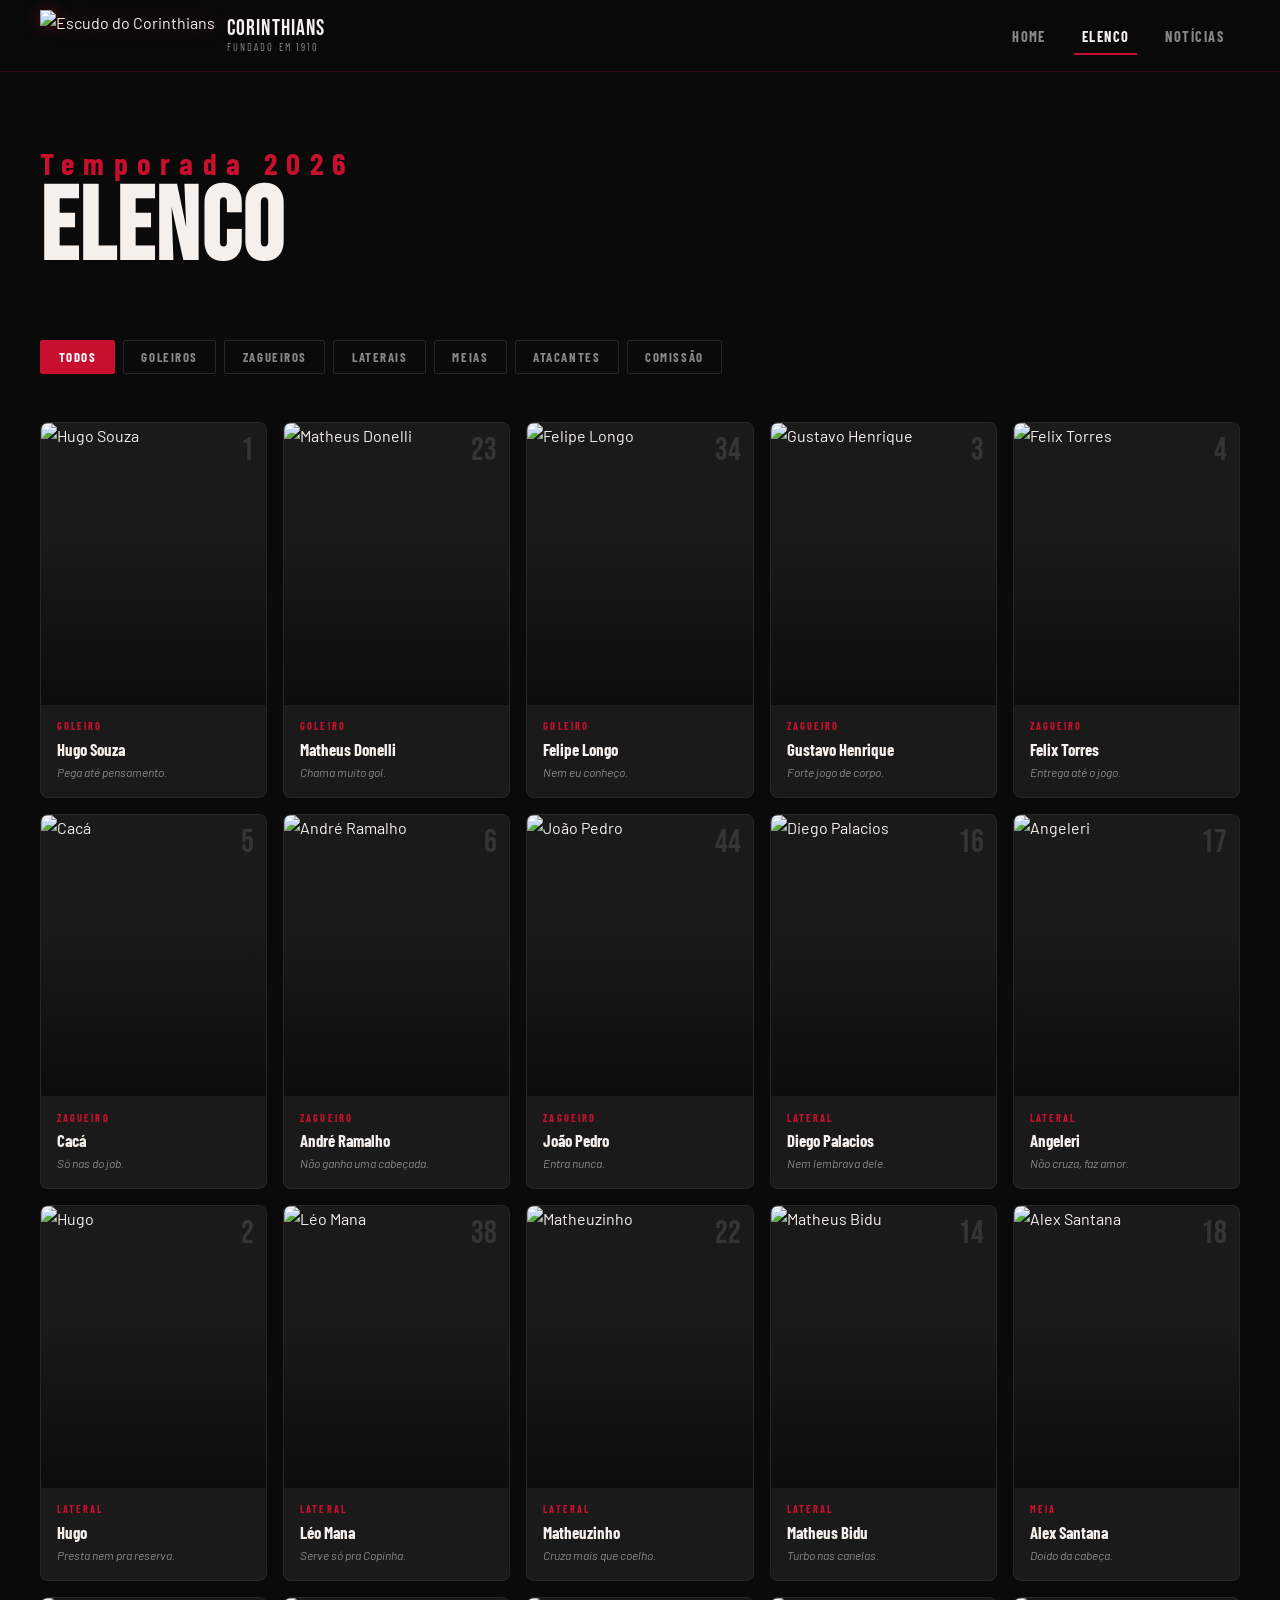
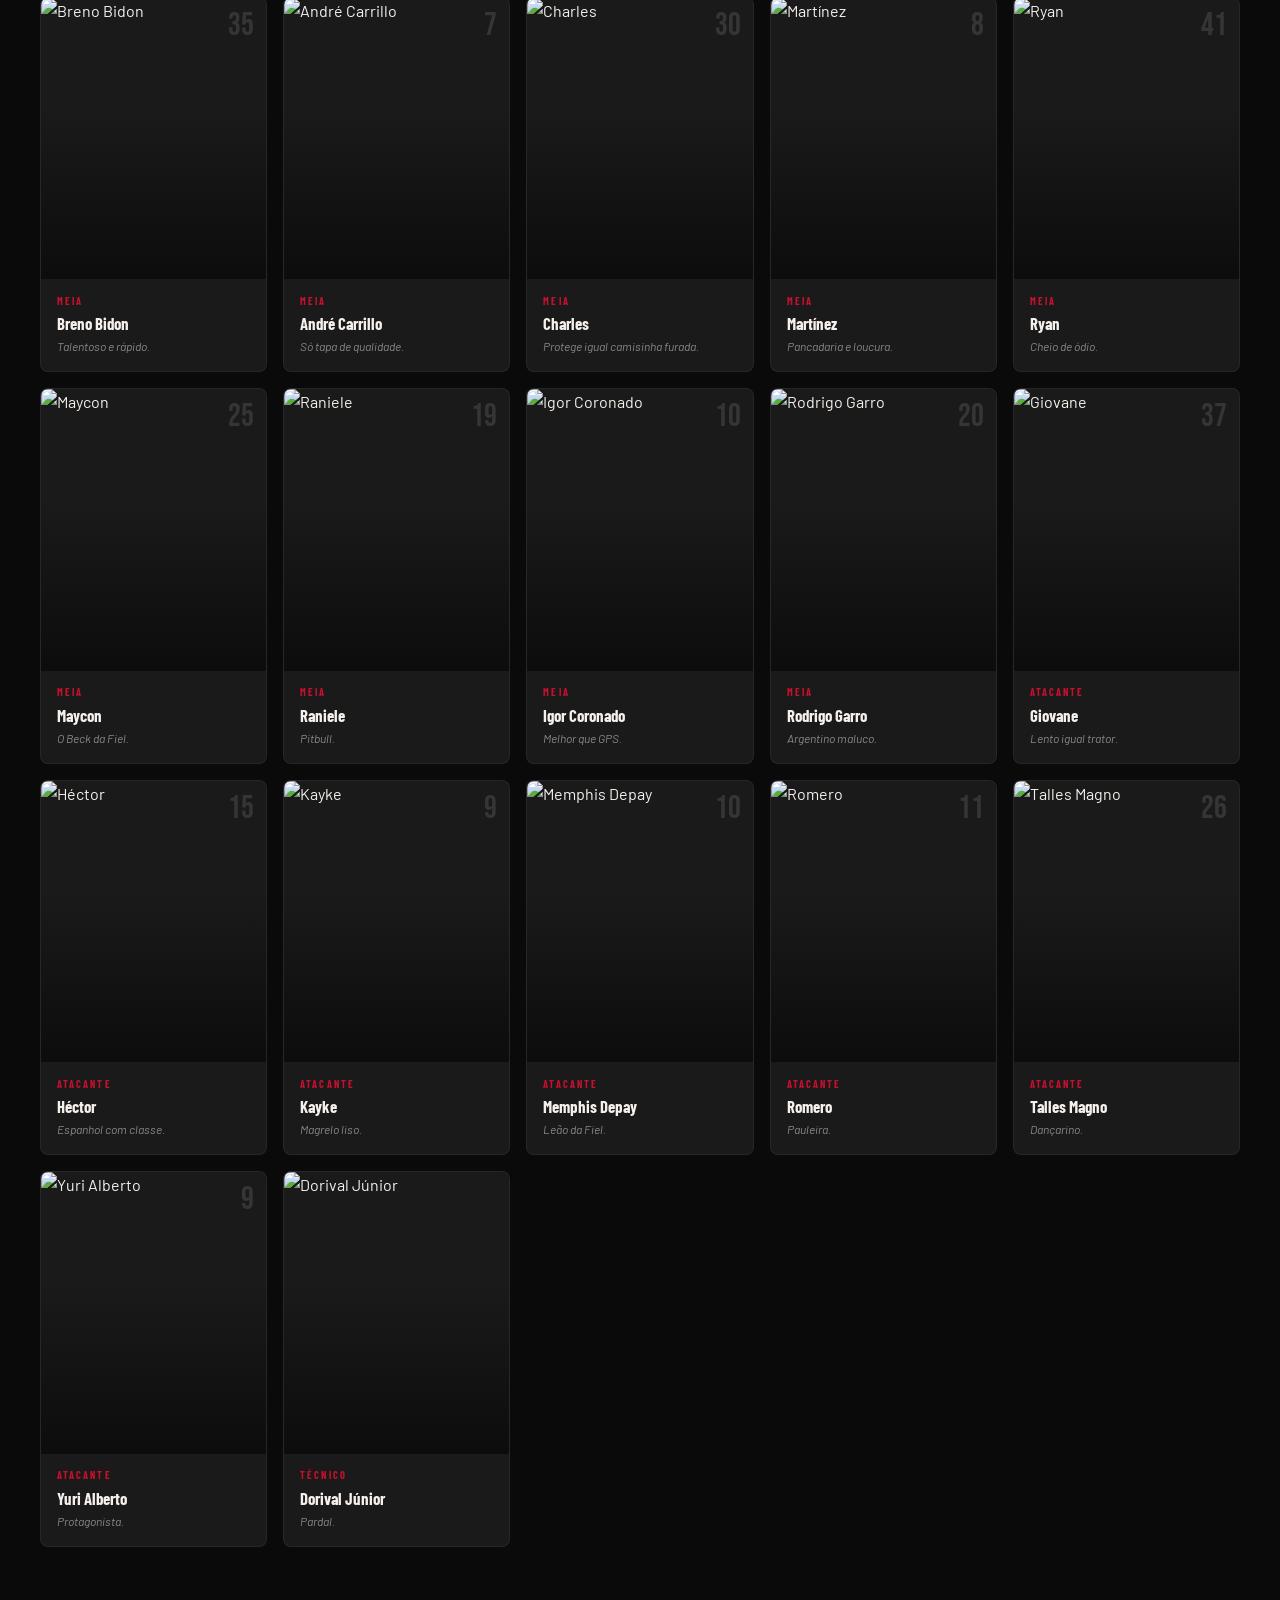
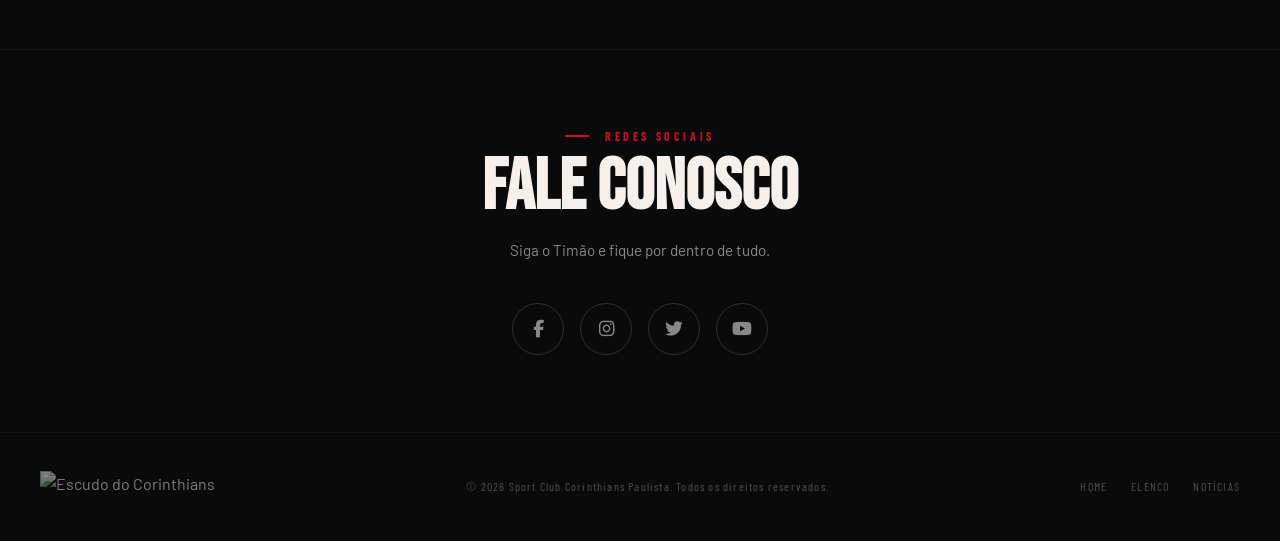
==== elenco.html @ 1049eb6f "Add files via upload" ====
<!DOCTYPE html>
<html lang="pt-BR">
<head>
  <meta charset="UTF-8">
  <meta name="viewport" content="width=device-width, initial-scale=1.0">
  <meta name="description" content="Elenco completo do Sport Club Corinthians Paulista — Temporada 2026.">
  <title>Elenco — Sport Club Corinthians Paulista</title>
  <link rel="stylesheet" href="style.css">
  <link rel="stylesheet" href="https://cdnjs.cloudflare.com/ajax/libs/font-awesome/6.5.0/css/all.min.css">
  <link rel="shortcut icon" href="https://cdn.meutimao.com.br/_upload/forumtopico/2024/08/27/87c4a43331f6d5246008b25f48f8f566.png" type="image/x-icon">
  <link rel="preconnect" href="https://fonts.googleapis.com">
  <link rel="preconnect" href="https://fonts.gstatic.com" crossorigin>
</head>
<body>

<header class="site-header" id="top">
  <div class="container header-container">
    <a href="index.html" class="logo-link" aria-label="Sport Club Corinthians Paulista — Início">
      <img src="https://hubfiel.com.br/wp-content/uploads/2025/02/logo-corinthians-180x180.png" alt="Escudo do Corinthians" class="logo">
      <div class="logo-text">
        <span class="nome">Corinthians</span>
        <span class="fundacao">Fundado em 1910</span>
      </div>
    </a>
    <button class="menu-toggle" aria-label="Abrir menu" aria-expanded="false" aria-controls="main-nav">
      <span></span><span></span><span></span>
    </button>
    <nav class="navbar" id="main-nav" role="navigation" aria-label="Navegação principal">
      <ul class="nav-links">
        <li><a href="index.html">Home</a></li>
        <li><a href="elenco.html" class="active">Elenco</a></li>
        <li><a href="noticias.html">Notícias</a></li>
      </ul>
    </nav>
  </div>
</header>

<div class="overlay" id="overlay" aria-hidden="true"></div>

<main style="padding-top: calc(var(--header-h) + clamp(3rem,6vw,5rem)); padding-bottom: clamp(4rem,8vw,7rem); background: var(--preto);" aria-labelledby="titulo-elenco">
  <div class="container">

    <h1 class="page-title" id="titulo-elenco">
      <span>Temporada 2026</span>
      Elenco
    </h1>

    <div class="elenco-filtros" role="group" aria-label="Filtrar por posição">
      <button class="filtro-btn active" data-filtro="todos">Todos</button>
      <button class="filtro-btn" data-filtro="Goleiro">Goleiros</button>
      <button class="filtro-btn" data-filtro="Zagueiro">Zagueiros</button>
      <button class="filtro-btn" data-filtro="Lateral">Laterais</button>
      <button class="filtro-btn" data-filtro="Meia">Meias</button>
      <button class="filtro-btn" data-filtro="Atacante">Atacantes</button>
      <button class="filtro-btn" data-filtro="Técnico">Comissão</button>
    </div>

    <div class="players-grid" id="players-grid">

      <!-- GOLEIROS -->
      <article class="player-card" data-posicao="Goleiro">
        <div class="player-photo-wrapper">
          <img src="https://www.meutimao.com.br/fotos-do-corinthians/w941/2025/02/09/hugo_souza_vibrando_contra_o_sao_bernardo_f3tm.jpg" alt="Hugo Souza" class="player-photo" loading="lazy">
          <div class="player-photo-overlay"></div>
          <span class="player-numero">1</span>
        </div>
        <div class="player-info">
          <p class="player-position">Goleiro</p>
          <h2 class="player-name">Hugo Souza</h2>
          <p class="player-description">Pega até pensamento.</p>
        </div>
      </article>

      <article class="player-card" data-posicao="Goleiro">
        <div class="player-photo-wrapper">
          <img src="https://cdn.meutimao.com.br/_upload/jogador/matheus-planelles-donelli-no-corinthians_y_corinthians.jpg" alt="Matheus Donelli" class="player-photo" loading="lazy">
          <div class="player-photo-overlay"></div>
          <span class="player-numero">23</span>
        </div>
        <div class="player-info">
          <p class="player-position">Goleiro</p>
          <h2 class="player-name">Matheus Donelli</h2>
          <p class="player-description">Chama muito gol.</p>
        </div>
      </article>

      <article class="player-card" data-posicao="Goleiro">
        <div class="player-photo-wrapper">
          <img src="https://jogada10.com.br/wp-content/uploads/2025/09/agenciacorinthians-foto-238162_Easy-Resize.com_.jpg" alt="Felipe Longo" class="player-photo" loading="lazy">
          <div class="player-photo-overlay"></div>
          <span class="player-numero">34</span>
        </div>
        <div class="player-info">
          <p class="player-position">Goleiro</p>
          <h2 class="player-name">Felipe Longo</h2>
          <p class="player-description">Nem eu conheço.</p>
        </div>
      </article>

      <!-- ZAGUEIROS -->
      <article class="player-card" data-posicao="Zagueiro">
        <div class="player-photo-wrapper">
          <img src="https://cdn.meutimao.com.br/_upload/noticia/2025/03/02/gustavo-henrique-supera-lesao-e-estreia-pelo-em.jpg" alt="Gustavo Henrique" class="player-photo" loading="lazy">
          <div class="player-photo-overlay"></div>
          <span class="player-numero">3</span>
        </div>
        <div class="player-info">
          <p class="player-position">Zagueiro</p>
          <h2 class="player-name">Gustavo Henrique</h2>
          <p class="player-description">Forte jogo de corpo.</p>
        </div>
      </article>

      <article class="player-card" data-posicao="Zagueiro">
        <div class="player-photo-wrapper">
          <img src="https://cdn.meutimao.com.br/fotos-do-corinthians/w614/2025/03/02/felix_torres_em_campo_pelo_estadual_tijj.jpg" alt="Felix Torres" class="player-photo" loading="lazy">
          <div class="player-photo-overlay"></div>
          <span class="player-numero">4</span>
        </div>
        <div class="player-info">
          <p class="player-position">Zagueiro</p>
          <h2 class="player-name">Felix Torres</h2>
          <p class="player-description">Entrega até o jogo.</p>
        </div>
      </article>

      <article class="player-card" data-posicao="Zagueiro">
        <div class="player-photo-wrapper">
          <img src="https://static.gazetaesportiva.com/uploads/2025/01/agenciacorinthians-foto-232317-1.webp" alt="Cacá" class="player-photo" loading="lazy">
          <div class="player-photo-overlay"></div>
          <span class="player-numero">5</span>
        </div>
        <div class="player-info">
          <p class="player-position">Zagueiro</p>
          <h2 class="player-name">Cacá</h2>
          <p class="player-description">Só nas do job.</p>
        </div>
      </article>

      <article class="player-card" data-posicao="Zagueiro">
        <div class="player-photo-wrapper">
          <img src="https://lncimg.lance.com.br/cdn-cgi/image/width=1920,quality=75,fit=pad,format=webp/uploads/2024/09/Andre-Ranalho-Corinthians-3x1-Juventude-Copa-do-Brasil-2024-scaled-aspect-ratio-512-320.jpg" alt="André Ramalho" class="player-photo" loading="lazy">
          <div class="player-photo-overlay"></div>
          <span class="player-numero">6</span>
        </div>
        <div class="player-info">
          <p class="player-position">Zagueiro</p>
          <h2 class="player-name">André Ramalho</h2>
          <p class="player-description">Não ganha uma cabeçada.</p>
        </div>
      </article>

      <article class="player-card" data-posicao="Zagueiro">
        <div class="player-photo-wrapper">
          <img src="https://cdn.meutimao.com.br/_upload/jogador/joao-pedro-de-sousa-rodrigues-no-corinthians_c_corinthians.jpg" alt="João Pedro" class="player-photo" loading="lazy">
          <div class="player-photo-overlay"></div>
          <span class="player-numero">44</span>
        </div>
        <div class="player-info">
          <p class="player-position">Zagueiro</p>
          <h2 class="player-name">João Pedro</h2>
          <p class="player-description">Entra nunca.</p>
        </div>
      </article>

      <!-- LATERAIS -->
      <article class="player-card" data-posicao="Lateral">
        <div class="player-photo-wrapper">
          <img src="https://www.meutimao.com.br/fotos-do-corinthians/w941/2025/02/02/diego_palacios_em_campo_no_confronto_entre_zsr3.jpg" alt="Diego Palacios" class="player-photo" loading="lazy">
          <div class="player-photo-overlay"></div>
          <span class="player-numero">16</span>
        </div>
        <div class="player-info">
          <p class="player-position">Lateral</p>
          <h2 class="player-name">Diego Palacios</h2>
          <p class="player-description">Nem lembrava dele.</p>
        </div>
      </article>

      <article class="player-card" data-posicao="Lateral">
        <div class="player-photo-wrapper">
          <img src="https://cdn.meutimao.com.br/fotos-do-corinthians/w941/2025/03/02/fabrizio_angileri_em_acao_em_jogo_do_corinthians_tm16.jpg" alt="Angeleri" class="player-photo" loading="lazy">
          <div class="player-photo-overlay"></div>
          <span class="player-numero">17</span>
        </div>
        <div class="player-info">
          <p class="player-position">Lateral</p>
          <h2 class="player-name">Angeleri</h2>
          <p class="player-description">Não cruza, faz amor.</p>
        </div>
      </article>

      <article class="player-card" data-posicao="Lateral">
        <div class="player-photo-wrapper">
          <img src="https://cdn.meutimao.com.br/_upload/noticia/2024/10/17/hugo-se-torna-desfalque-no-corinthians-e-qk.jpg" alt="Hugo" class="player-photo" loading="lazy">
          <div class="player-photo-overlay"></div>
          <span class="player-numero">2</span>
        </div>
        <div class="player-info">
          <p class="player-position">Lateral</p>
          <h2 class="player-name">Hugo</h2>
          <p class="player-description">Presta nem pra reserva.</p>
        </div>
      </article>

      <article class="player-card" data-posicao="Lateral">
        <div class="player-photo-wrapper">
          <img src="https://cdn.meutimao.com.br/_upload/jogador/leonardo-mana-hernandes-no-corinthians_m_corinthians.jpg" alt="Léo Mana" class="player-photo" loading="lazy">
          <div class="player-photo-overlay"></div>
          <span class="player-numero">38</span>
        </div>
        <div class="player-info">
          <p class="player-position">Lateral</p>
          <h2 class="player-name">Léo Mana</h2>
          <p class="player-description">Serve só pra Copinha.</p>
        </div>
      </article>

      <article class="player-card" data-posicao="Lateral">
        <div class="player-photo-wrapper">
          <img src="https://www.meutimao.com.br/fotos-do-corinthians/w941/2025/05/03/matheuzinho_diante_do_internacional_ccga.jpg" alt="Matheuzinho" class="player-photo" loading="lazy">
          <div class="player-photo-overlay"></div>
          <span class="player-numero">22</span>
        </div>
        <div class="player-info">
          <p class="player-position">Lateral</p>
          <h2 class="player-name">Matheuzinho</h2>
          <p class="player-description">Cruza mais que coelho.</p>
        </div>
      </article>

      <article class="player-card" data-posicao="Lateral">
        <div class="player-photo-wrapper">
          <img src="https://cdn.meutimao.com.br/_upload/noticia/2025/05/15/matheus-bidu-marcou-o-gol-da-vitoria-do-67.jpg" alt="Matheus Bidu" class="player-photo" loading="lazy">
          <div class="player-photo-overlay"></div>
          <span class="player-numero">14</span>
        </div>
        <div class="player-info">
          <p class="player-position">Lateral</p>
          <h2 class="player-name">Matheus Bidu</h2>
          <p class="player-description">Turbo nas canelas.</p>
        </div>
      </article>

      <!-- MEIAS -->
      <article class="player-card" data-posicao="Meia">
        <div class="player-photo-wrapper">
          <img src="https://jpimg.com.br/uploads/2024/08/fta20240804289-675x450.jpg" alt="Alex Santana" class="player-photo" loading="lazy">
          <div class="player-photo-overlay"></div>
          <span class="player-numero">18</span>
        </div>
        <div class="player-info">
          <p class="player-position">Meia</p>
          <h2 class="player-name">Alex Santana</h2>
          <p class="player-description">Doido da cabeça.</p>
        </div>
      </article>

      <article class="player-card" data-posicao="Meia">
        <div class="player-photo-wrapper">
          <img src="https://lncimg.lance.com.br/uploads/2025/01/Breno-Bidon-Corinthians-aspect-ratio-512-320.jpg" alt="Breno Bidon" class="player-photo" loading="lazy">
          <div class="player-photo-overlay"></div>
          <span class="player-numero">35</span>
        </div>
        <div class="player-info">
          <p class="player-position">Meia</p>
          <h2 class="player-name">Breno Bidon</h2>
          <p class="player-description">Talentoso e rápido.</p>
        </div>
      </article>

      <article class="player-card" data-posicao="Meia">
        <div class="player-photo-wrapper">
          <img src="https://ds-images.bolavip.com/news/image?src=https%3A%2F%2Fimages.bolavip.com%2Fjpg%2Fbr%2Ffull%2FBBR_20250305_BBR_1168855_GettyImages-2186681605-scaled-e1741177113584.jpg&width=1200&height=740" alt="André Carrillo" class="player-photo" loading="lazy">
          <div class="player-photo-overlay"></div>
          <span class="player-numero">7</span>
        </div>
        <div class="player-info">
          <p class="player-position">Meia</p>
          <h2 class="player-name">André Carrillo</h2>
          <p class="player-description">Só tapa de qualidade.</p>
        </div>
      </article>

      <article class="player-card" data-posicao="Meia">
        <div class="player-photo-wrapper">
          <img src="https://lncimg.lance.com.br/uploads/2024/07/image_Easy-Resize.com-1-aspect-ratio-512-320.jpg" alt="Charles" class="player-photo" loading="lazy">
          <div class="player-photo-overlay"></div>
          <span class="player-numero">30</span>
        </div>
        <div class="player-info">
          <p class="player-position">Meia</p>
          <h2 class="player-name">Charles</h2>
          <p class="player-description">Protege igual camisinha furada.</p>
        </div>
      </article>

      <article class="player-card" data-posicao="Meia">
        <div class="player-photo-wrapper">
          <img src="https://www.meutimao.com.br/fotos-do-corinthians/w941/2025/03/02/jose_martinez_em_campo_pelo_estadual_lkqs.jpg" alt="Martínez" class="player-photo" loading="lazy">
          <div class="player-photo-overlay"></div>
          <span class="player-numero">8</span>
        </div>
        <div class="player-info">
          <p class="player-position">Meia</p>
          <h2 class="player-name">Martínez</h2>
          <p class="player-description">Pancadaria e loucura.</p>
        </div>
      </article>

      <article class="player-card" data-posicao="Meia">
        <div class="player-photo-wrapper">
          <img src="https://cdn.meutimao.com.br/_upload/jogador/ryan-gustavo-de-lima-no-corinthians_n_corinthians.jpg" alt="Ryan" class="player-photo" loading="lazy">
          <div class="player-photo-overlay"></div>
          <span class="player-numero">41</span>
        </div>
        <div class="player-info">
          <p class="player-position">Meia</p>
          <h2 class="player-name">Ryan</h2>
          <p class="player-description">Cheio de ódio.</p>
        </div>
      </article>

      <article class="player-card" data-posicao="Meia">
        <div class="player-photo-wrapper">
          <img src="https://encrypted-tbn0.gstatic.com/images?q=tbn:ANd9GcSibXe25aCDmsA2EQp5tQsuAKCjBXOQ95eSPLqzckoupADTQfiBKwUz8OXMY9uj3_0-njU&usqp=CAU" alt="Maycon" class="player-photo" loading="lazy">
          <div class="player-photo-overlay"></div>
          <span class="player-numero">25</span>
        </div>
        <div class="player-info">
          <p class="player-position">Meia</p>
          <h2 class="player-name">Maycon</h2>
          <p class="player-description">O Beck da Fiel.</p>
        </div>
      </article>

      <article class="player-card" data-posicao="Meia">
        <div class="player-photo-wrapper">
          <img src="https://tntsports.com.br/__export/1714871884180/sites/esporteinterativo/img/2024/05/04/20240504-221758_2040521_2871.jpg" alt="Raniele" class="player-photo" loading="lazy">
          <div class="player-photo-overlay"></div>
          <span class="player-numero">19</span>
        </div>
        <div class="player-info">
          <p class="player-position">Meia</p>
          <h2 class="player-name">Raniele</h2>
          <p class="player-description">Pitbull.</p>
        </div>
      </article>

      <article class="player-card" data-posicao="Meia">
        <div class="player-photo-wrapper">
          <img src="https://www.meutimao.com.br/fotos-do-corinthians/w941/2024/05/28/igor_coronado_vibra_com_primeiro_gol_pelo_p1je.jpg" alt="Igor Coronado" class="player-photo" loading="lazy">
          <div class="player-photo-overlay"></div>
          <span class="player-numero">10</span>
        </div>
        <div class="player-info">
          <p class="player-position">Meia</p>
          <h2 class="player-name">Igor Coronado</h2>
          <p class="player-description">Melhor que GPS.</p>
        </div>
      </article>

      <article class="player-card" data-posicao="Meia">
        <div class="player-photo-wrapper">
          <img src="https://lncimg.lance.com.br/cdn-cgi/image/width=950,quality=75,fit=pad,format=webp/uploads/2025/04/AGIF25030920330111-1-scaled-aspect-ratio-512-320.jpg" alt="Rodrigo Garro" class="player-photo" loading="lazy">
          <div class="player-photo-overlay"></div>
          <span class="player-numero">20</span>
        </div>
        <div class="player-info">
          <p class="player-position">Meia</p>
          <h2 class="player-name">Rodrigo Garro</h2>
          <p class="player-description">Argentino maluco.</p>
        </div>
      </article>

      <!-- ATACANTES -->
      <article class="player-card" data-posicao="Atacante">
        <div class="player-photo-wrapper">
          <img src="https://jpimg.com.br/uploads/2024/07/agenciacorinthians-foto-225441.png" alt="Giovane" class="player-photo" loading="lazy">
          <div class="player-photo-overlay"></div>
          <span class="player-numero">37</span>
        </div>
        <div class="player-info">
          <p class="player-position">Atacante</p>
          <h2 class="player-name">Giovane</h2>
          <p class="player-description">Lento igual trator.</p>
        </div>
      </article>

      <article class="player-card" data-posicao="Atacante">
        <div class="player-photo-wrapper">
          <img src="https://cdn.meutimao.com.br/_upload/noticia/2025/03/30/hector-hernandez-marcou-o-gol-do-empate-do-ou.jpg" alt="Héctor" class="player-photo" loading="lazy">
          <div class="player-photo-overlay"></div>
          <span class="player-numero">15</span>
        </div>
        <div class="player-info">
          <p class="player-position">Atacante</p>
          <h2 class="player-name">Héctor</h2>
          <p class="player-description">Espanhol com classe.</p>
        </div>
      </article>

      <article class="player-card" data-posicao="Atacante">
        <div class="player-photo-wrapper">
          <img src="https://s2-ge.glbimg.com/0u9d2alellb63mL-mqVunO8yBow=/0x0:3182x2031/984x0/smart/filters:strip_icc()/i.s3.glbimg.com/v1/AUTH_bc8228b6673f488aa253bbcb03c80ec5/internal_photos/bs/2024/k/H/Wkk4BCSqqPCN9WfAAXyw/rib9548-1-.jpg" alt="Kayke" class="player-photo" loading="lazy">
          <div class="player-photo-overlay"></div>
          <span class="player-numero">9</span>
        </div>
        <div class="player-info">
          <p class="player-position">Atacante</p>
          <h2 class="player-name">Kayke</h2>
          <p class="player-description">Magrelo liso.</p>
        </div>
      </article>

      <article class="player-card" data-posicao="Atacante">
        <div class="player-photo-wrapper">
          <img src="https://cdn.meutimao.com.br/fotos-do-corinthians/w614/2025/05/06/memphis_depay_comemorando_gol_contra_o_america_jmqn.jpg" alt="Memphis Depay" class="player-photo" loading="lazy">
          <div class="player-photo-overlay"></div>
          <span class="player-numero">10</span>
        </div>
        <div class="player-info">
          <p class="player-position">Atacante</p>
          <h2 class="player-name">Memphis Depay</h2>
          <p class="player-description">Leão da Fiel.</p>
        </div>
      </article>

      <article class="player-card" data-posicao="Atacante">
        <div class="player-photo-wrapper">
          <img src="https://lncimg.lance.com.br/cdn-cgi/image/width=950,quality=75,fit=pad,format=webp/uploads/2025/04/AGIF25041221081059-scaled-aspect-ratio-512-320.jpg" alt="Romero" class="player-photo" loading="lazy">
          <div class="player-photo-overlay"></div>
          <span class="player-numero">11</span>
        </div>
        <div class="player-info">
          <p class="player-position">Atacante</p>
          <h2 class="player-name">Romero</h2>
          <p class="player-description">Pauleira.</p>
        </div>
      </article>

      <article class="player-card" data-posicao="Atacante">
        <div class="player-photo-wrapper">
          <img src="https://cdn.meutimao.com.br/fotos-do-corinthians/w614/2024/09/01/talles_magno_faz_sua_tradicional_comemoracao_de_bect.jpg" alt="Talles Magno" class="player-photo" loading="lazy">
          <div class="player-photo-overlay"></div>
          <span class="player-numero">26</span>
        </div>
        <div class="player-info">
          <p class="player-position">Atacante</p>
          <h2 class="player-name">Talles Magno</h2>
          <p class="player-description">Dançarino.</p>
        </div>
      </article>

      <article class="player-card" data-posicao="Atacante">
        <div class="player-photo-wrapper">
          <img src="https://s2-ge.glbimg.com/wKQ4-0z7XtAkPaydusQl7V14zVs=/0x0:3408x2268/984x0/smart/filters:strip_icc()/i.s3.glbimg.com/v1/AUTH_bc8228b6673f488aa253bbcb03c80ec5/internal_photos/bs/2025/d/o/Ko9birSVqkJGDTxUCEMg/rib7943.jpg" alt="Yuri Alberto" class="player-photo" loading="lazy">
          <div class="player-photo-overlay"></div>
          <span class="player-numero">9</span>
        </div>
        <div class="player-info">
          <p class="player-position">Atacante</p>
          <h2 class="player-name">Yuri Alberto</h2>
          <p class="player-description">Protagonista.</p>
        </div>
      </article>

      <!-- COMISSÃO TÉCNICA -->
      <article class="player-card" data-posicao="Técnico">
        <div class="player-photo-wrapper">
          <img src="https://encrypted-tbn0.gstatic.com/images?q=tbn:ANd9GcQfr0tVp5XP0jyLUnFOjTsvftfPl8VD2KQuOtAkPf8xQXnnluPNZ9DLDTje2F5zudGUl5w&usqp=CAU" alt="Dorival Júnior" class="player-photo" loading="lazy">
          <div class="player-photo-overlay"></div>
        </div>
        <div class="player-info">
          <p class="player-position">Técnico</p>
          <h2 class="player-name">Dorival Júnior</h2>
          <p class="player-description">Pardal.</p>
        </div>
      </article>

    </div><!-- /players-grid -->
  </div>
</main>

<section class="section-contato" id="contato" aria-labelledby="titulo-contato">
  <div class="container">
    <div class="contato-inner">
      <p class="section-label" style="justify-content:center; margin-bottom:0.5rem;">
        <span style="width:24px;height:2px;background:var(--vermelho);display:inline-block;margin-right:0.5rem;"></span>
        Redes Sociais
      </p>
      <h2 class="contato-title" id="titulo-contato">Fale Conosco</h2>
      <p class="contato-desc">Siga o Timão e fique por dentro de tudo.</p>
      <div class="social-icons">
        <a href="https://www.facebook.com/corinthians/?locale=pt_BR" target="_blank" rel="noopener noreferrer" aria-label="Facebook"><i class="fab fa-facebook-f"></i></a>
        <a href="https://www.instagram.com/corinthians/" target="_blank" rel="noopener noreferrer" aria-label="Instagram"><i class="fab fa-instagram"></i></a>
        <a href="https://x.com/corinthians" target="_blank" rel="noopener noreferrer" aria-label="X (Twitter)"><i class="fab fa-twitter"></i></a>
        <a href="https://www.youtube.com/corinthians" target="_blank" rel="noopener noreferrer" aria-label="YouTube"><i class="fab fa-youtube"></i></a>
      </div>
    </div>
  </div>
</section>

<footer>
  <div class="container">
    <div class="footer-inner">
      <a href="index.html" class="footer-logo" aria-label="Início">
        <img src="https://hubfiel.com.br/wp-content/uploads/2025/02/logo-corinthians-180x180.png" alt="Escudo do Corinthians">
      </a>
      <p class="footer-copy">&copy; 2026 Sport Club Corinthians Paulista. Todos os direitos reservados.</p>
      <nav class="footer-links" aria-label="Links do rodapé">
        <a href="index.html">Home</a>
        <a href="elenco.html">Elenco</a>
        <a href="noticias.html">Notícias</a>
      </nav>
    </div>
  </div>
</footer>

<a href="#top" class="back-to-top" aria-label="Voltar ao topo">
  <i class="fas fa-arrow-up" aria-hidden="true"></i>
</a>

<script src="script.js"></script>
</body>
</html>
---- style.css ----
/* ============================================
   SPORT CLUB CORINTHIANS PAULISTA
   Design System — Temporada 2026
   ============================================ */

@import url('https://fonts.googleapis.com/css2?family=Bebas+Neue&family=Barlow+Condensed:wght@400;600;700;900&family=Barlow:wght@300;400;500;600&display=swap');

/* ============================================
   VARIÁVEIS E RESET
   ============================================ */
:root {
  --preto:       #0a0a0a;
  --branco:      #f5f0eb;
  --vermelho:    #c8102e;
  --vermelho-vivo: #e8132f;
  --cinza-escuro: #1a1a1a;
  --cinza-medio: #2c2c2c;
  --cinza-claro: #888;
  --dourado:     #c9a96e;

  --fonte-display: 'Bebas Neue', sans-serif;
  --fonte-condensed: 'Barlow Condensed', sans-serif;
  --fonte-body:   'Barlow', sans-serif;

  --radius-sm: 4px;
  --radius-md: 8px;
  --radius-lg: 16px;

  --sombra-card: 0 4px 24px rgba(0,0,0,0.4);
  --sombra-hover: 0 12px 40px rgba(0,0,0,0.6);
  --transicao: all 0.3s cubic-bezier(0.4, 0, 0.2, 1);

  --header-h: 72px;
}

*, *::before, *::after {
  margin: 0;
  padding: 0;
  box-sizing: border-box;
}

html {
  scroll-behavior: smooth;
  font-size: 16px;
  -webkit-text-size-adjust: 100%;
}

body {
  font-family: var(--fonte-body);
  background-color: var(--preto);
  color: var(--branco);
  line-height: 1.6;
  overflow-x: hidden;
  min-height: 100vh;
}

img {
  display: block;
  max-width: 100%;
  height: auto;
}

a {
  text-decoration: none;
  color: inherit;
}

ul {
  list-style: none;
}

/* ============================================
   UTILITÁRIOS
   ============================================ */
.container {
  width: 100%;
  max-width: 1280px;
  margin: 0 auto;
  padding: 0 clamp(1rem, 4vw, 2.5rem);
}

.sr-only {
  position: absolute;
  width: 1px;
  height: 1px;
  padding: 0;
  margin: -1px;
  overflow: hidden;
  clip: rect(0,0,0,0);
  white-space: nowrap;
  border: 0;
}

/* ============================================
   HEADER / NAVEGAÇÃO
   ============================================ */
.site-header {
  position: fixed;
  top: 0;
  left: 0;
  width: 100%;
  z-index: 1000;
  height: var(--header-h);
  background: rgba(10,10,10,0.95);
  backdrop-filter: blur(12px);
  -webkit-backdrop-filter: blur(12px);
  border-bottom: 1px solid rgba(200,16,46,0.3);
  transition: var(--transicao);
}

.site-header.scrolled {
  background: rgba(10,10,10,0.99);
  border-bottom-color: var(--vermelho);
}

.header-container {
  display: flex;
  align-items: center;
  justify-content: space-between;
  height: 100%;
}

.logo-link {
  display: flex;
  align-items: center;
  gap: 0.75rem;
  flex-shrink: 0;
}

.logo {
  height: clamp(42px, 6vw, 52px);
  width: auto;
  transition: var(--transicao);
  filter: drop-shadow(0 0 8px rgba(200,16,46,0.4));
}

.logo-link:hover .logo {
  transform: scale(1.05);
  filter: drop-shadow(0 0 16px rgba(200,16,46,0.7));
}

.logo-text {
  display: flex;
  flex-direction: column;
  line-height: 1.1;
}

.logo-text .nome {
  font-family: var(--fonte-display);
  font-size: clamp(1rem, 2.5vw, 1.4rem);
  letter-spacing: 0.05em;
  color: var(--branco);
}

.logo-text .fundacao {
  font-family: var(--fonte-condensed);
  font-size: 0.65rem;
  letter-spacing: 0.2em;
  color: var(--cinza-claro);
  text-transform: uppercase;
}

/* Nav links */
.navbar {
  display: flex;
  align-items: center;
}

.nav-links {
  display: flex;
  align-items: center;
  gap: 0.25rem;
}

.nav-links li a {
  font-family: var(--fonte-condensed);
  font-weight: 700;
  font-size: 0.9rem;
  letter-spacing: 0.1em;
  text-transform: uppercase;
  color: var(--cinza-claro);
  padding: 0.5rem 1rem;
  border-radius: var(--radius-sm);
  transition: var(--transicao);
  position: relative;
}

.nav-links li a::after {
  content: '';
  position: absolute;
  bottom: -2px;
  left: 50%;
  transform: translateX(-50%) scaleX(0);
  width: 80%;
  height: 2px;
  background: var(--vermelho);
  transition: transform 0.3s ease;
}

.nav-links li a:hover,
.nav-links li a.active {
  color: var(--branco);
}

.nav-links li a:hover::after,
.nav-links li a.active::after {
  transform: translateX(-50%) scaleX(1);
}

/* Menu Hamburguer */
.menu-toggle {
  display: none;
  flex-direction: column;
  gap: 5px;
  background: none;
  border: none;
  cursor: pointer;
  padding: 0.5rem;
  z-index: 1002;
}

.menu-toggle span {
  display: block;
  width: 24px;
  height: 2px;
  background: var(--branco);
  transition: var(--transicao);
  transform-origin: center;
}

.menu-toggle.active span:nth-child(1) {
  transform: translateY(7px) rotate(45deg);
}
.menu-toggle.active span:nth-child(2) {
  opacity: 0;
  transform: scaleX(0);
}
.menu-toggle.active span:nth-child(3) {
  transform: translateY(-7px) rotate(-45deg);
}

/* Overlay */
.overlay {
  position: fixed;
  inset: 0;
  background: rgba(0,0,0,0.7);
  z-index: 998;
  opacity: 0;
  pointer-events: none;
  transition: opacity 0.3s ease;
  backdrop-filter: blur(4px);
}

.overlay.active {
  opacity: 1;
  pointer-events: all;
}

/* ============================================
   HERO SECTION
   ============================================ */
.hero {
  position: relative;
  min-height: 100svh;
  display: flex;
  align-items: center;
  overflow: hidden;
  padding-top: var(--header-h);
}

.hero-bg {
  position: absolute;
  inset: 0;
  background-image: url('https://static.corinthians.com.br/uploads/WG08Kyrn/16801835277e13dae5a5604bef7b1d48aa4b53b9d0.jpg');
  background-size: cover;
  background-position: center 20%;
  filter: brightness(0.25);
  transform: scale(1.05);
  animation: heroZoom 20s ease-in-out infinite alternate;
}

@keyframes heroZoom {
  from { transform: scale(1.05); }
  to   { transform: scale(1.12); }
}

.hero-overlay {
  position: absolute;
  inset: 0;
  background: linear-gradient(
    135deg,
    rgba(10,10,10,0.85) 0%,
    rgba(200,16,46,0.1) 50%,
    rgba(10,10,10,0.9) 100%
  );
}

.hero-noise {
  position: absolute;
  inset: 0;
  background-image: url("data:image/svg+xml,%3Csvg xmlns='http://www.w3.org/2000/svg' width='300' height='300'%3E%3Cfilter id='noise'%3E%3CfeTurbulence type='fractalNoise' baseFrequency='0.65' numOctaves='3' stitchTiles='stitch'/%3E%3C/filter%3E%3Crect width='300' height='300' filter='url(%23noise)' opacity='0.04'/%3E%3C/svg%3E");
  opacity: 0.3;
  pointer-events: none;
}

.hero-content {
  position: relative;
  z-index: 1;
  max-width: 900px;
  padding: 2rem 0;
}

.hero-badge {
  display: inline-flex;
  align-items: center;
  gap: 0.5rem;
  font-family: var(--fonte-condensed);
  font-size: 0.75rem;
  font-weight: 700;
  letter-spacing: 0.25em;
  text-transform: uppercase;
  color: var(--dourado);
  border: 1px solid rgba(201,169,110,0.4);
  padding: 0.35rem 0.9rem;
  border-radius: 2px;
  margin-bottom: 1.5rem;
  animation: fadeSlideUp 0.8s ease both;
}

.hero-badge::before {
  content: '';
  width: 6px;
  height: 6px;
  border-radius: 50%;
  background: var(--dourado);
  animation: pulse 2s infinite;
}

@keyframes pulse {
  0%, 100% { opacity: 1; }
  50%       { opacity: 0.3; }
}

.hero-title {
  font-family: var(--fonte-display);
  font-size: clamp(3.5rem, 10vw, 9rem);
  line-height: 0.9;
  letter-spacing: 0.02em;
  color: var(--branco);
  animation: fadeSlideUp 0.8s 0.1s ease both;
  text-shadow: 0 0 60px rgba(200,16,46,0.3);
}

.hero-title .destaque {
  color: var(--vermelho);
  display: block;
}

.hero-title .sub {
  font-size: 0.45em;
  letter-spacing: 0.15em;
  color: var(--cinza-claro);
  display: block;
  margin-top: 0.25em;
}

.hero-desc {
  font-family: var(--fonte-condensed);
  font-size: clamp(1rem, 2.5vw, 1.2rem);
  font-weight: 400;
  color: rgba(245,240,235,0.65);
  max-width: 520px;
  margin: 1.5rem 0 2.5rem;
  letter-spacing: 0.02em;
  animation: fadeSlideUp 0.8s 0.2s ease both;
}

.hero-ctas {
  display: flex;
  align-items: center;
  gap: 1rem;
  flex-wrap: wrap;
  animation: fadeSlideUp 0.8s 0.3s ease both;
}

.btn-primary {
  font-family: var(--fonte-condensed);
  font-size: 0.9rem;
  font-weight: 700;
  letter-spacing: 0.15em;
  text-transform: uppercase;
  background: var(--vermelho);
  color: var(--branco);
  padding: 0.85rem 2rem;
  border: 2px solid var(--vermelho);
  border-radius: var(--radius-sm);
  transition: var(--transicao);
  cursor: pointer;
}

.btn-primary:hover {
  background: var(--vermelho-vivo);
  border-color: var(--vermelho-vivo);
  transform: translateY(-2px);
  box-shadow: 0 8px 24px rgba(200,16,46,0.4);
}

.btn-outline {
  font-family: var(--fonte-condensed);
  font-size: 0.9rem;
  font-weight: 700;
  letter-spacing: 0.15em;
  text-transform: uppercase;
  background: transparent;
  color: var(--branco);
  padding: 0.85rem 2rem;
  border: 2px solid rgba(245,240,235,0.3);
  border-radius: var(--radius-sm);
  transition: var(--transicao);
  cursor: pointer;
}

.btn-outline:hover {
  border-color: var(--branco);
  background: rgba(245,240,235,0.08);
  transform: translateY(-2px);
}

.hero-scroll {
  position: absolute;
  bottom: 2.5rem;
  left: 50%;
  transform: translateX(-50%);
  display: flex;
  flex-direction: column;
  align-items: center;
  gap: 0.5rem;
  font-family: var(--fonte-condensed);
  font-size: 0.7rem;
  letter-spacing: 0.2em;
  text-transform: uppercase;
  color: var(--cinza-claro);
  z-index: 1;
  animation: fadeIn 1s 1s ease both;
}

.scroll-line {
  width: 1px;
  height: 40px;
  background: linear-gradient(to bottom, var(--vermelho), transparent);
  animation: scrollBounce 2s ease-in-out infinite;
}

@keyframes scrollBounce {
  0%, 100% { transform: scaleY(1); }
  50%       { transform: scaleY(0.6); }
}

/* ============================================
   SEÇÃO DESTAQUES (HOME)
   ============================================ */
.section-destaques {
  padding: clamp(4rem, 8vw, 7rem) 0;
  background: var(--cinza-escuro);
  position: relative;
  overflow: hidden;
}

.section-destaques::before {
  content: 'FIEL';
  position: absolute;
  top: -0.1em;
  right: -0.05em;
  font-family: var(--fonte-display);
  font-size: clamp(12rem, 25vw, 22rem);
  color: rgba(255,255,255,0.02);
  line-height: 1;
  pointer-events: none;
  user-select: none;
}

.section-header {
  margin-bottom: clamp(2rem, 5vw, 3.5rem);
  display: flex;
  align-items: flex-end;
  justify-content: space-between;
  gap: 1rem;
  flex-wrap: wrap;
}

.section-label {
  font-family: var(--fonte-condensed);
  font-size: 0.75rem;
  font-weight: 700;
  letter-spacing: 0.3em;
  text-transform: uppercase;
  color: var(--vermelho);
  display: flex;
  align-items: center;
  gap: 0.5rem;
  margin-bottom: 0.5rem;
}

.section-label::before {
  content: '';
  width: 24px;
  height: 2px;
  background: var(--vermelho);
}

.section-title {
  font-family: var(--fonte-display);
  font-size: clamp(2.5rem, 6vw, 5rem);
  line-height: 0.95;
  letter-spacing: 0.02em;
  color: var(--branco);
}

.section-link {
  font-family: var(--fonte-condensed);
  font-size: 0.85rem;
  font-weight: 700;
  letter-spacing: 0.15em;
  text-transform: uppercase;
  color: var(--vermelho);
  display: flex;
  align-items: center;
  gap: 0.4rem;
  transition: var(--transicao);
  white-space: nowrap;
}

.section-link:hover {
  gap: 0.7rem;
  color: var(--vermelho-vivo);
}

/* Cards de destaque */
.destaque-grid {
  display: grid;
  grid-template-columns: 1.6fr 1fr;
  grid-template-rows: auto auto;
  gap: 1rem;
}

.destaque-card {
  position: relative;
  border-radius: var(--radius-md);
  overflow: hidden;
  cursor: pointer;
  background: var(--cinza-medio);
}

.destaque-card:first-child {
  grid-row: span 2;
}

.destaque-card-img {
  width: 100%;
  height: 100%;
  object-fit: cover;
  transition: transform 0.6s cubic-bezier(0.4, 0, 0.2, 1);
  min-height: 200px;
}

.destaque-card:first-child .destaque-card-img {
  min-height: 460px;
  max-height: 520px;
}

.destaque-card:hover .destaque-card-img {
  transform: scale(1.06);
}

.destaque-card-overlay {
  position: absolute;
  inset: 0;
  background: linear-gradient(
    to top,
    rgba(0,0,0,0.92) 0%,
    rgba(0,0,0,0.4) 45%,
    transparent 100%
  );
  transition: var(--transicao);
}

.destaque-card:hover .destaque-card-overlay {
  background: linear-gradient(
    to top,
    rgba(0,0,0,0.95) 0%,
    rgba(200,16,46,0.15) 50%,
    transparent 100%
  );
}

.destaque-card-content {
  position: absolute;
  bottom: 0;
  left: 0;
  right: 0;
  padding: clamp(1rem, 3vw, 1.75rem);
}

.destaque-tag {
  display: inline-block;
  font-family: var(--fonte-condensed);
  font-size: 0.65rem;
  font-weight: 700;
  letter-spacing: 0.2em;
  text-transform: uppercase;
  background: var(--vermelho);
  color: white;
  padding: 0.2rem 0.6rem;
  border-radius: 2px;
  margin-bottom: 0.6rem;
}

.destaque-card-title {
  font-family: var(--fonte-condensed);
  font-size: clamp(1rem, 2.5vw, 1.4rem);
  font-weight: 700;
  line-height: 1.2;
  color: var(--branco);
  margin-bottom: 0.35rem;
  transition: var(--transicao);
}

.destaque-card:hover .destaque-card-title {
  color: white;
}

.destaque-card-desc {
  font-family: var(--fonte-body);
  font-size: 0.82rem;
  color: rgba(245,240,235,0.65);
  line-height: 1.4;
  display: none;
}

.destaque-card:first-child .destaque-card-desc {
  display: block;
}

/* ============================================
   SEÇÃO ELENCO
   ============================================ */
.section-elenco {
  padding: clamp(4rem, 8vw, 7rem) 0;
  background: var(--preto);
  position: relative;
}

.section-elenco::after {
  content: '';
  position: absolute;
  left: 0;
  top: 50%;
  width: 3px;
  height: 200px;
  background: var(--vermelho);
  transform: translateY(-50%);
}

/* Filtros de posição */
.elenco-filtros {
  display: flex;
  gap: 0.5rem;
  flex-wrap: wrap;
  margin-bottom: clamp(2rem, 4vw, 3rem);
}

.filtro-btn {
  font-family: var(--fonte-condensed);
  font-size: 0.8rem;
  font-weight: 700;
  letter-spacing: 0.12em;
  text-transform: uppercase;
  background: transparent;
  color: var(--cinza-claro);
  border: 1px solid rgba(255,255,255,0.12);
  padding: 0.5rem 1.1rem;
  border-radius: 2px;
  cursor: pointer;
  transition: var(--transicao);
}

.filtro-btn:hover,
.filtro-btn.active {
  background: var(--vermelho);
  color: white;
  border-color: var(--vermelho);
}

/* Grid de jogadores */
.players-grid {
  display: grid;
  grid-template-columns: repeat(auto-fill, minmax(min(100%, 200px), 1fr));
  gap: clamp(0.75rem, 2vw, 1rem);
}

.player-card {
  background: var(--cinza-escuro);
  border-radius: var(--radius-md);
  overflow: hidden;
  position: relative;
  cursor: pointer;
  transition: var(--transicao);
  border: 1px solid rgba(255,255,255,0.06);
  group: true;
}

.player-card:hover {
  transform: translateY(-6px);
  box-shadow: var(--sombra-hover);
  border-color: rgba(200,16,46,0.4);
}

.player-photo-wrapper {
  position: relative;
  overflow: hidden;
  aspect-ratio: 4/5;
}

.player-photo {
  width: 100%;
  height: 100%;
  object-fit: cover;
  object-position: top center;
  transition: transform 0.6s cubic-bezier(0.4, 0, 0.2, 1);
}

.player-card:hover .player-photo {
  transform: scale(1.08);
}

.player-photo-overlay {
  position: absolute;
  inset: 0;
  background: linear-gradient(to top, rgba(10,10,10,0.85) 0%, transparent 60%);
}

.player-numero {
  position: absolute;
  top: 0.75rem;
  right: 0.75rem;
  font-family: var(--fonte-display);
  font-size: 2rem;
  color: rgba(255,255,255,0.12);
  line-height: 1;
  user-select: none;
}

.player-info {
  padding: 0.85rem 1rem 1rem;
}

.player-position {
  font-family: var(--fonte-condensed);
  font-size: 0.65rem;
  font-weight: 700;
  letter-spacing: 0.2em;
  text-transform: uppercase;
  color: var(--vermelho);
  margin-bottom: 0.25rem;
}

.player-name {
  font-family: var(--fonte-condensed);
  font-size: 1.05rem;
  font-weight: 700;
  line-height: 1.2;
  color: var(--branco);
  margin-bottom: 0.3rem;
}

.player-description {
  font-family: var(--fonte-body);
  font-size: 0.75rem;
  color: var(--cinza-claro);
  line-height: 1.4;
  font-style: italic;
}

/* ============================================
   SEÇÃO NOTÍCIAS
   ============================================ */
.section-noticias {
  padding: clamp(4rem, 8vw, 7rem) 0;
  background: var(--cinza-escuro);
  position: relative;
  overflow: hidden;
}

.page-title {
  font-family: var(--fonte-display);
  font-size: clamp(3rem, 8vw, 7rem);
  line-height: 0.9;
  color: var(--branco);
  letter-spacing: 0.02em;
  margin-bottom: clamp(2.5rem, 5vw, 4rem);
  position: relative;
}

.page-title span {
  display: block;
  font-size: 0.3em;
  font-family: var(--fonte-condensed);
  font-weight: 700;
  letter-spacing: 0.3em;
  color: var(--vermelho);
  margin-bottom: 0.25em;
}

.news-grid {
  display: grid;
  grid-template-columns: repeat(auto-fill, minmax(min(100%, 320px), 1fr));
  gap: clamp(1rem, 2.5vw, 1.25rem);
  margin-top: clamp(2rem, 4vw, 3rem);
}

.news-card {
  background: var(--cinza-medio);
  border-radius: var(--radius-md);
  overflow: hidden;
  transition: var(--transicao);
  border: 1px solid rgba(255,255,255,0.06);
  display: flex;
  flex-direction: column;
}

.news-card:hover {
  transform: translateY(-4px);
  box-shadow: var(--sombra-hover);
  border-color: rgba(200,16,46,0.35);
}

.news-image-wrapper {
  position: relative;
  overflow: hidden;
  aspect-ratio: 16/9;
}

.news-image {
  width: 100%;
  height: 100%;
  object-fit: cover;
  transition: transform 0.6s cubic-bezier(0.4, 0, 0.2, 1);
}

.news-card:hover .news-image {
  transform: scale(1.06);
}

.news-image-overlay {
  position: absolute;
  inset: 0;
  background: rgba(0,0,0,0.15);
  transition: var(--transicao);
}

.news-card:hover .news-image-overlay {
  background: rgba(200,16,46,0.15);
}

.news-content {
  padding: clamp(1rem, 2.5vw, 1.4rem);
  display: flex;
  flex-direction: column;
  flex: 1;
}

.news-meta {
  display: flex;
  align-items: center;
  gap: 0.75rem;
  margin-bottom: 0.75rem;
}

.news-tag {
  font-family: var(--fonte-condensed);
  font-size: 0.65rem;
  font-weight: 700;
  letter-spacing: 0.18em;
  text-transform: uppercase;
  background: var(--vermelho);
  color: white;
  padding: 0.2rem 0.55rem;
  border-radius: 2px;
}

.news-date {
  font-family: var(--fonte-condensed);
  font-size: 0.75rem;
  letter-spacing: 0.06em;
  color: var(--cinza-claro);
}

.news-title {
  font-family: var(--fonte-condensed);
  font-size: clamp(1.05rem, 2.5vw, 1.25rem);
  font-weight: 700;
  line-height: 1.25;
  color: var(--branco);
  margin-bottom: 0.6rem;
  transition: var(--transicao);
}

.news-card:hover .news-title {
  color: white;
}

.news-excerpt {
  font-family: var(--fonte-body);
  font-size: 0.83rem;
  color: rgba(245,240,235,0.55);
  line-height: 1.6;
  flex: 1;
  margin-bottom: 1.1rem;
}

.read-more {
  display: inline-flex;
  align-items: center;
  gap: 0.4rem;
  font-family: var(--fonte-condensed);
  font-size: 0.78rem;
  font-weight: 700;
  letter-spacing: 0.15em;
  text-transform: uppercase;
  color: var(--vermelho);
  transition: var(--transicao);
  align-self: flex-start;
}

.read-more::after {
  content: '→';
  transition: transform 0.3s ease;
}

.news-card:hover .read-more {
  color: var(--vermelho-vivo);
}

.news-card:hover .read-more::after {
  transform: translateX(4px);
}

/* ============================================
   SEÇÃO CONTATO / REDES SOCIAIS
   ============================================ */
.section-contato {
  background: var(--preto);
  padding: clamp(3.5rem, 6vw, 5.5rem) 0;
  text-align: center;
  border-top: 1px solid rgba(255,255,255,0.06);
}

.contato-inner {
  max-width: 600px;
  margin: 0 auto;
}

.contato-inner .section-label {
  justify-content: center;
}

.contato-inner .section-label::before {
  display: none;
}

.contato-title {
  font-family: var(--fonte-display);
  font-size: clamp(2.5rem, 6vw, 4.5rem);
  color: var(--branco);
  margin: 0.5rem 0 1rem;
  line-height: 0.95;
}

.contato-desc {
  font-family: var(--fonte-body);
  font-size: 0.95rem;
  color: var(--cinza-claro);
  margin-bottom: 2.5rem;
}

.social-icons {
  display: flex;
  justify-content: center;
  align-items: center;
  gap: 1rem;
  flex-wrap: wrap;
}

.social-icons a {
  display: inline-flex;
  align-items: center;
  justify-content: center;
  width: 52px;
  height: 52px;
  border-radius: 50%;
  border: 1px solid rgba(255,255,255,0.15);
  color: var(--cinza-claro);
  font-size: 1.1rem;
  transition: var(--transicao);
}

.social-icons a:hover {
  background: var(--vermelho);
  border-color: var(--vermelho);
  color: white;
  transform: translateY(-3px);
  box-shadow: 0 8px 20px rgba(200,16,46,0.4);
}

/* ============================================
   FOOTER
   ============================================ */
footer {
  background: var(--preto);
  border-top: 1px solid rgba(255,255,255,0.04);
  padding: clamp(1.5rem, 3vw, 2.5rem) 0;
}

.footer-inner {
  display: flex;
  align-items: center;
  justify-content: space-between;
  flex-wrap: wrap;
  gap: 1rem;
}

.footer-logo {
  display: flex;
  align-items: center;
  gap: 0.75rem;
  opacity: 0.5;
  transition: var(--transicao);
}

.footer-logo:hover {
  opacity: 0.85;
}

.footer-logo img {
  height: 32px;
  width: auto;
}

.footer-copy {
  font-family: var(--fonte-condensed);
  font-size: 0.75rem;
  letter-spacing: 0.1em;
  color: rgba(245,240,235,0.3);
}

.footer-links {
  display: flex;
  gap: 1.5rem;
}

.footer-links a {
  font-family: var(--fonte-condensed);
  font-size: 0.75rem;
  letter-spacing: 0.1em;
  text-transform: uppercase;
  color: rgba(245,240,235,0.3);
  transition: var(--transicao);
}

.footer-links a:hover {
  color: var(--vermelho);
}

/* ============================================
   BOTÃO VOLTAR AO TOPO
   ============================================ */
.back-to-top {
  position: fixed;
  right: clamp(1rem, 3vw, 1.75rem);
  bottom: clamp(1rem, 3vw, 1.75rem);
  width: 44px;
  height: 44px;
  background: var(--vermelho);
  color: white;
  border: none;
  border-radius: var(--radius-sm);
  display: none;
  align-items: center;
  justify-content: center;
  font-size: 1rem;
  cursor: pointer;
  z-index: 900;
  transition: var(--transicao);
  box-shadow: 0 4px 16px rgba(200,16,46,0.5);
}

.back-to-top:hover {
  background: var(--vermelho-vivo);
  transform: translateY(-3px);
  box-shadow: 0 8px 24px rgba(200,16,46,0.6);
}

/* ============================================
   ANIMAÇÕES
   ============================================ */
@keyframes fadeSlideUp {
  from {
    opacity: 0;
    transform: translateY(24px);
  }
  to {
    opacity: 1;
    transform: translateY(0);
  }
}

@keyframes fadeIn {
  from { opacity: 0; }
  to   { opacity: 1; }
}

/* ============================================
   CARDS NA HOME (destaques sem grid especial)
   ============================================ */
.cards {
  display: grid;
  grid-template-columns: repeat(auto-fit, minmax(min(100%, 280px), 1fr));
  gap: clamp(1rem, 2.5vw, 1.25rem);
}

.card {
  background: var(--cinza-medio);
  border-radius: var(--radius-md);
  overflow: hidden;
  border: 1px solid rgba(255,255,255,0.06);
  transition: var(--transicao);
  cursor: pointer;
}

.card:hover {
  transform: translateY(-5px);
  border-color: rgba(200,16,46,0.35);
  box-shadow: var(--sombra-hover);
}

.card img {
  width: 100%;
  aspect-ratio: 16/9;
  object-fit: cover;
  transition: transform 0.5s cubic-bezier(0.4, 0, 0.2, 1);
}

.card:hover img {
  transform: scale(1.06);
}

.card-body {
  padding: 1.1rem 1.25rem 1.4rem;
}

.card h3 {
  font-family: var(--fonte-display);
  font-size: 1.4rem;
  letter-spacing: 0.04em;
  color: var(--branco);
  margin-bottom: 0.35rem;
}

.card p {
  font-family: var(--fonte-body);
  font-size: 0.82rem;
  color: var(--cinza-claro);
  line-height: 1.5;
}

/* ============================================
   RESPONSIVIDADE
   ============================================ */

/* Tablet landscape */
@media (max-width: 1024px) {
  .destaque-grid {
    grid-template-columns: 1fr 1fr;
  }
  .destaque-card:first-child {
    grid-column: span 2;
    grid-row: span 1;
  }
  .destaque-card:first-child .destaque-card-img {
    min-height: 300px;
    max-height: 380px;
  }
}

/* Tablet */
@media (max-width: 768px) {
  :root {
    --header-h: 60px;
  }

  .logo-text {
    display: none;
  }

  .menu-toggle {
    display: flex;
  }

  .navbar {
    position: fixed;
    top: 0;
    right: -100%;
    width: min(80%, 320px);
    height: 100dvh;
    background: var(--cinza-escuro);
    flex-direction: column;
    justify-content: center;
    align-items: center;
    padding: 2rem;
    transition: right 0.4s cubic-bezier(0.4, 0, 0.2, 1);
    z-index: 1001;
    border-left: 1px solid rgba(200,16,46,0.3);
  }

  .navbar.active {
    right: 0;
  }

  .nav-links {
    flex-direction: column;
    align-items: center;
    gap: 0.5rem;
    width: 100%;
  }

  .nav-links li {
    width: 100%;
  }

  .nav-links li a {
    display: block;
    text-align: center;
    padding: 1rem 1.5rem;
    font-size: 1.2rem;
    letter-spacing: 0.2em;
    border: 1px solid rgba(255,255,255,0.06);
    border-radius: var(--radius-sm);
  }

  .nav-links li a:hover,
  .nav-links li a.active {
    background: var(--vermelho);
    color: white;
    border-color: var(--vermelho);
  }

  .nav-links li a::after {
    display: none;
  }

  .destaque-grid {
    grid-template-columns: 1fr;
  }

  .destaque-card:first-child {
    grid-column: span 1;
  }

  .destaque-card:first-child .destaque-card-img {
    min-height: 280px;
    max-height: 320px;
  }

  .section-header {
    flex-direction: column;
    align-items: flex-start;
  }

  .footer-inner {
    flex-direction: column;
    text-align: center;
  }

  .footer-links {
    justify-content: center;
  }
}

/* Mobile */
@media (max-width: 480px) {
  .hero-ctas {
    flex-direction: column;
    align-items: stretch;
  }

  .btn-primary,
  .btn-outline {
    text-align: center;
    padding: 0.9rem 1.5rem;
  }

  .players-grid {
    grid-template-columns: repeat(2, 1fr);
  }

  .news-grid {
    grid-template-columns: 1fr;
  }

  .social-icons a {
    width: 46px;
    height: 46px;
  }

  .elenco-filtros {
    gap: 0.35rem;
  }

  .filtro-btn {
    font-size: 0.72rem;
    padding: 0.4rem 0.8rem;
  }
}

/* Muito pequeno */
@media (max-width: 360px) {
  .players-grid {
    grid-template-columns: 1fr;
  }
}

/* Modo paisagem mobile */
@media (max-height: 500px) and (orientation: landscape) {
  .hero {
    min-height: auto;
    padding: calc(var(--header-h) + 2rem) 0 3rem;
  }
}

/* Preferência de movimento reduzido */
@media (prefers-reduced-motion: reduce) {
  *, *::before, *::after {
    animation-duration: 0.01ms !important;
    animation-iteration-count: 1 !important;
    transition-duration: 0.01ms !important;
  }
}

/* Print */
@media print {
  .site-header,
  .back-to-top,
  .menu-toggle,
  .hero-scroll {
    display: none !important;
  }
  body {
    background: white;
    color: black;
  }
}
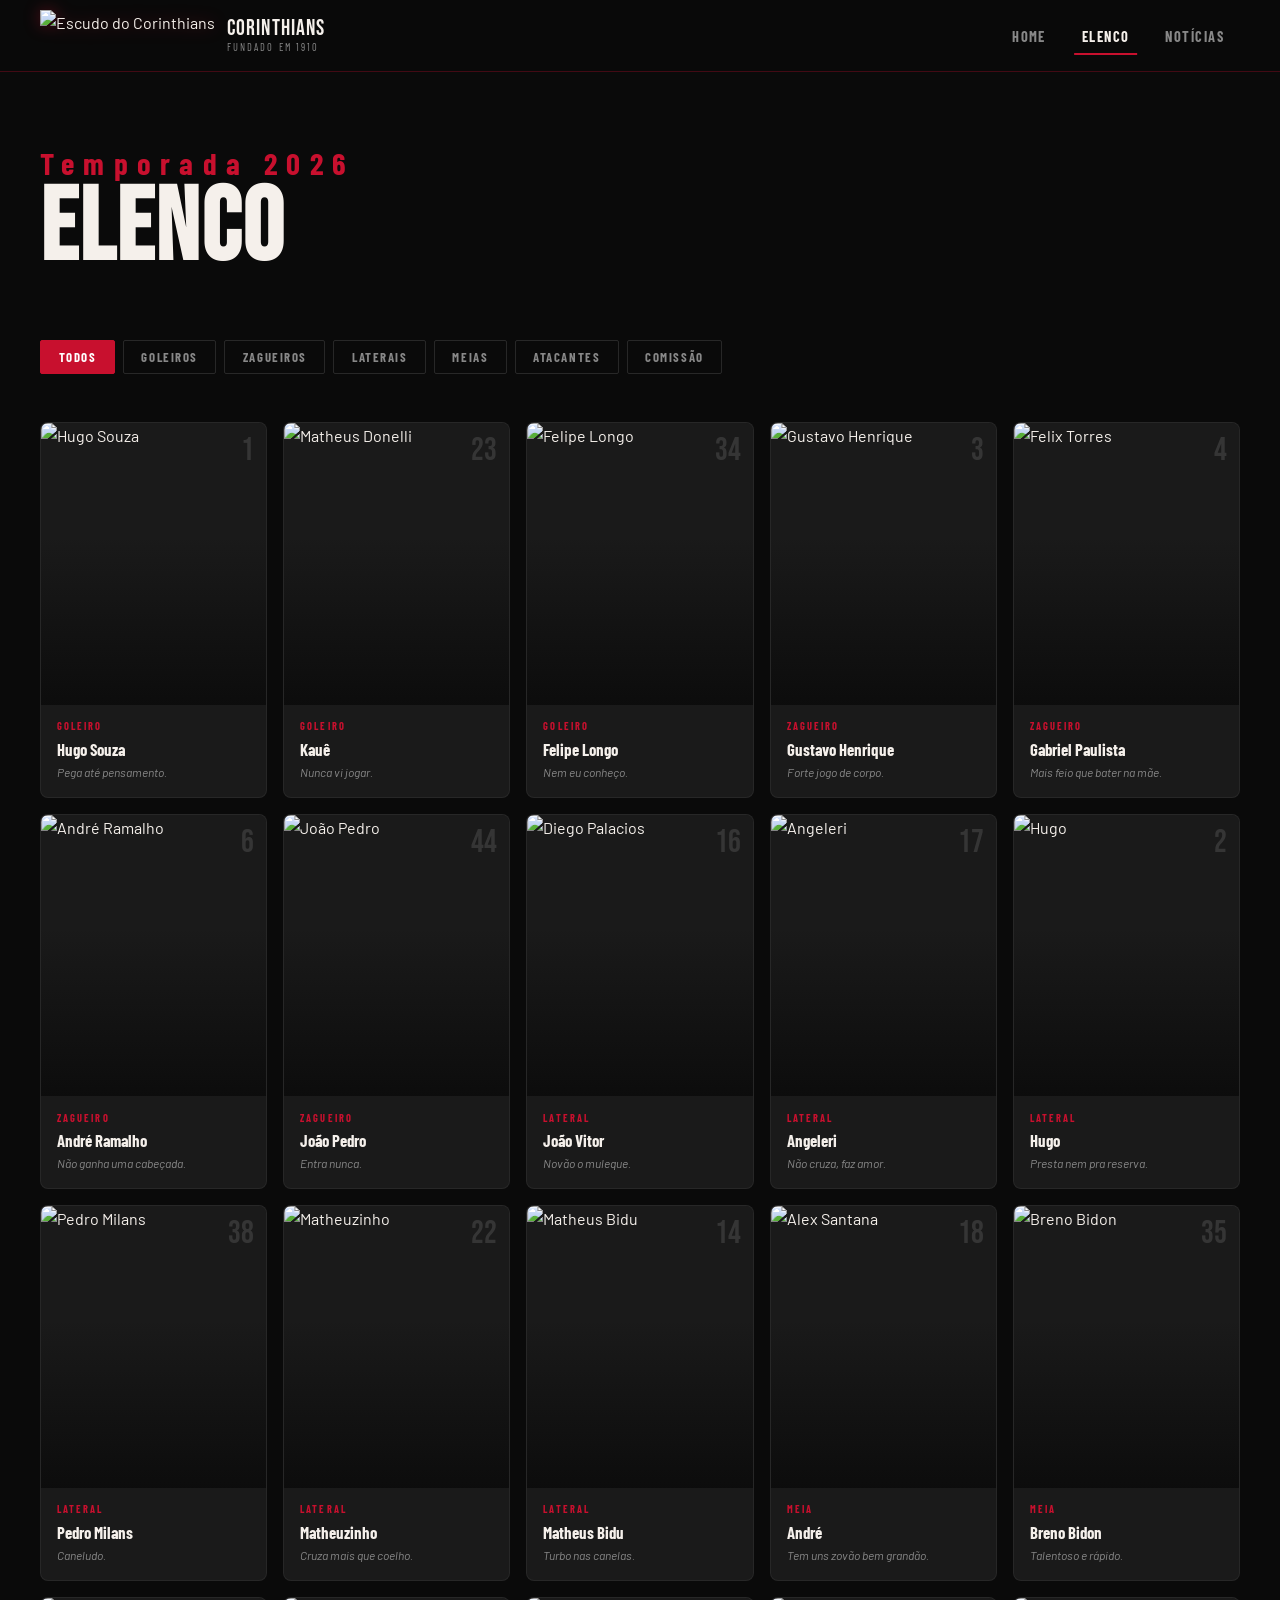
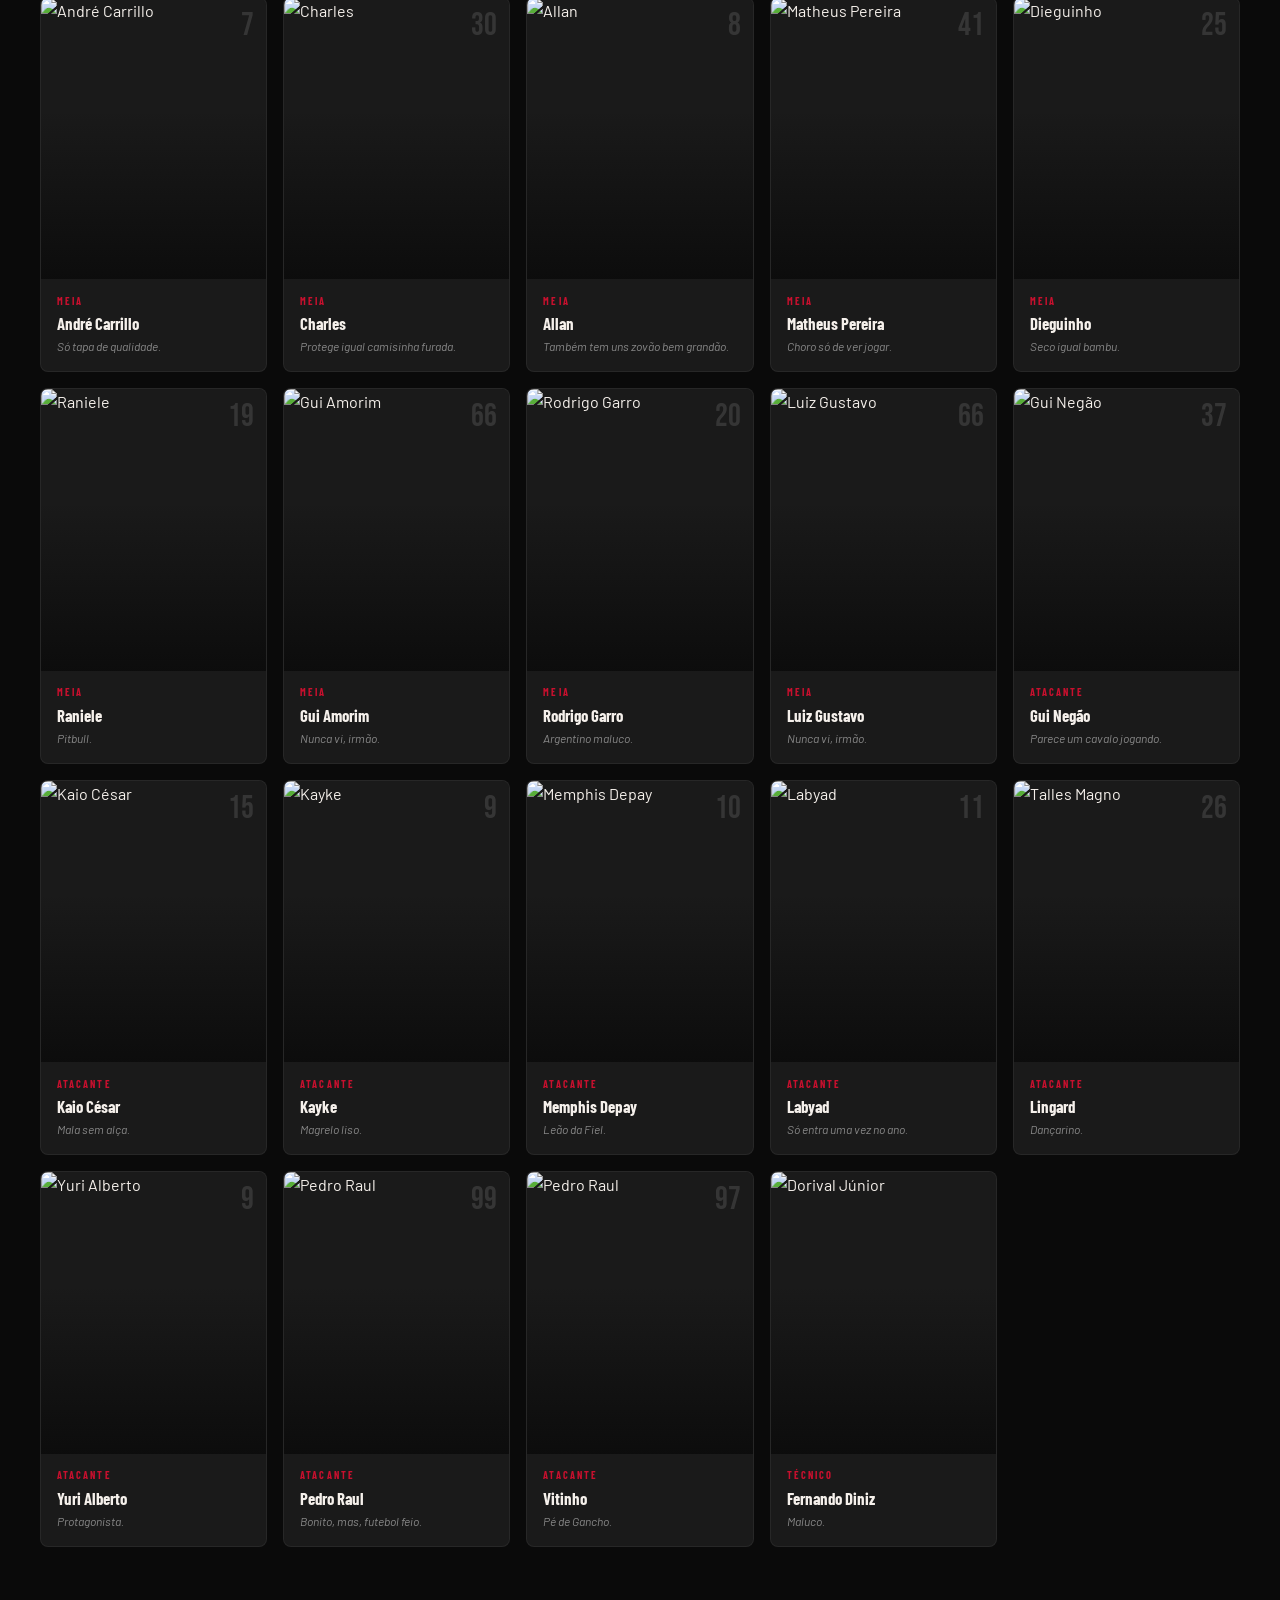
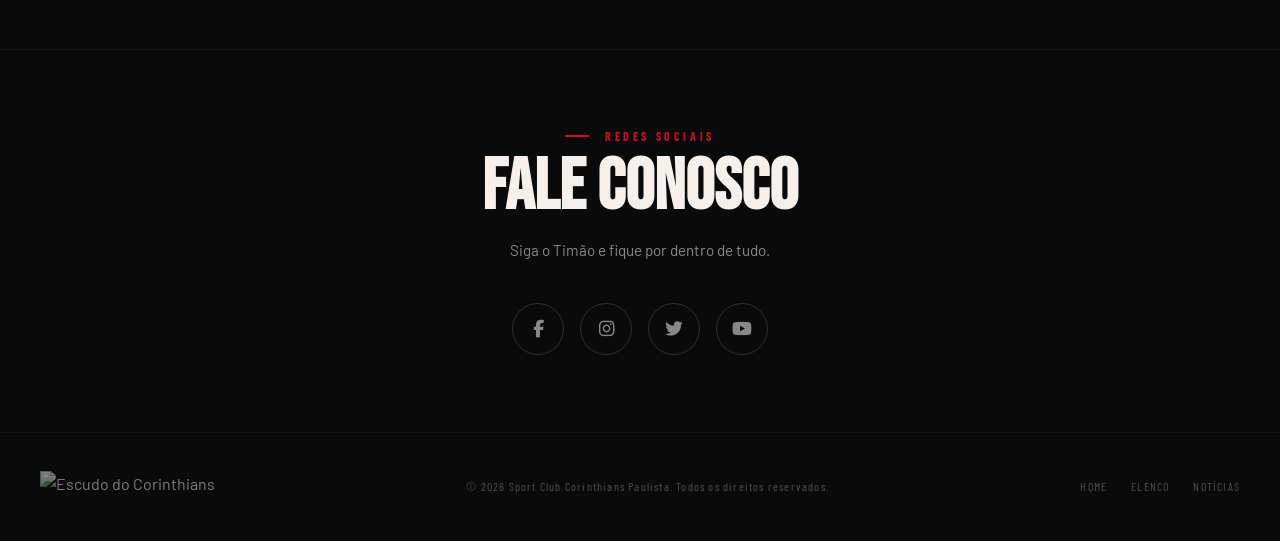
==== commit e156107b: "Add files via upload" ====
--- a/elenco.html
+++ b/elenco.html
@@ -73,14 +73,14 @@
 
       <article class="player-card" data-posicao="Goleiro">
         <div class="player-photo-wrapper">
-          <img src="https://cdn.meutimao.com.br/_upload/jogador/matheus-planelles-donelli-no-corinthians_y_corinthians.jpg" alt="Matheus Donelli" class="player-photo" loading="lazy">
+          <img src="https://cdn.meutimao.com.br/_upload/jogador/kaue-vinicius-de-souza-camargo-no-corinthians_6_corinthians.jpg" alt="Matheus Donelli" class="player-photo" loading="lazy">
           <div class="player-photo-overlay"></div>
           <span class="player-numero">23</span>
         </div>
         <div class="player-info">
           <p class="player-position">Goleiro</p>
-          <h2 class="player-name">Matheus Donelli</h2>
-          <p class="player-description">Chama muito gol.</p>
+          <h2 class="player-name">Kauê</h2>
+          <p class="player-description">Nunca vi jogar.</p>
         </div>
       </article>
 
@@ -113,29 +113,17 @@
 
       <article class="player-card" data-posicao="Zagueiro">
         <div class="player-photo-wrapper">
-          <img src="https://cdn.meutimao.com.br/fotos-do-corinthians/w614/2025/03/02/felix_torres_em_campo_pelo_estadual_tijj.jpg" alt="Felix Torres" class="player-photo" loading="lazy">
+          <img src="https://static.gazetaesportiva.com/uploads/2026/02/WhatsApp-Image-2026-02-01-at-23.22.49-1.webp" alt="Felix Torres" class="player-photo" loading="lazy">
           <div class="player-photo-overlay"></div>
           <span class="player-numero">4</span>
         </div>
         <div class="player-info">
           <p class="player-position">Zagueiro</p>
-          <h2 class="player-name">Felix Torres</h2>
-          <p class="player-description">Entrega até o jogo.</p>
-        </div>
-      </article>
-
-      <article class="player-card" data-posicao="Zagueiro">
-        <div class="player-photo-wrapper">
-          <img src="https://static.gazetaesportiva.com/uploads/2025/01/agenciacorinthians-foto-232317-1.webp" alt="Cacá" class="player-photo" loading="lazy">
-          <div class="player-photo-overlay"></div>
-          <span class="player-numero">5</span>
-        </div>
-        <div class="player-info">
-          <p class="player-position">Zagueiro</p>
-          <h2 class="player-name">Cacá</h2>
-          <p class="player-description">Só nas do job.</p>
-        </div>
-      </article>
+          <h2 class="player-name">Gabriel Paulista</h2>
+          <p class="player-description">Mais feio que bater na mãe.</p>
+        </div>
+      </article>
+
 
       <article class="player-card" data-posicao="Zagueiro">
         <div class="player-photo-wrapper">
@@ -166,14 +154,14 @@
       <!-- LATERAIS -->
       <article class="player-card" data-posicao="Lateral">
         <div class="player-photo-wrapper">
-          <img src="https://www.meutimao.com.br/fotos-do-corinthians/w941/2025/02/02/diego_palacios_em_campo_no_confronto_entre_zsr3.jpg" alt="Diego Palacios" class="player-photo" loading="lazy">
+          <img src="https://cdn.meutimao.com.br/fotos-do-corinthians/w614/2024/09/17/joao_vitor_em_acao_durante_derbi_pelo_brasileiro_1qr6.jpg" alt="Diego Palacios" class="player-photo" loading="lazy">
           <div class="player-photo-overlay"></div>
           <span class="player-numero">16</span>
         </div>
         <div class="player-info">
           <p class="player-position">Lateral</p>
-          <h2 class="player-name">Diego Palacios</h2>
-          <p class="player-description">Nem lembrava dele.</p>
+          <h2 class="player-name">João Vitor</h2>
+          <p class="player-description">Novão o muleque.</p>
         </div>
       </article>
 
@@ -205,14 +193,14 @@
 
       <article class="player-card" data-posicao="Lateral">
         <div class="player-photo-wrapper">
-          <img src="https://cdn.meutimao.com.br/_upload/jogador/leonardo-mana-hernandes-no-corinthians_m_corinthians.jpg" alt="Léo Mana" class="player-photo" loading="lazy">
+          <img src="https://cdn.meutimao.com.br/_upload/jogador/pedro-milans-carambula-no-corinthians_10_corinthians.jpg" alt="Pedro Milans" class="player-photo" loading="lazy">
           <div class="player-photo-overlay"></div>
           <span class="player-numero">38</span>
         </div>
         <div class="player-info">
           <p class="player-position">Lateral</p>
-          <h2 class="player-name">Léo Mana</h2>
-          <p class="player-description">Serve só pra Copinha.</p>
+          <h2 class="player-name">Pedro Milans</h2>
+          <p class="player-description">Caneludo.</p>
         </div>
       </article>
 
@@ -245,14 +233,14 @@
       <!-- MEIAS -->
       <article class="player-card" data-posicao="Meia">
         <div class="player-photo-wrapper">
-          <img src="https://jpimg.com.br/uploads/2024/08/fta20240804289-675x450.jpg" alt="Alex Santana" class="player-photo" loading="lazy">
+          <img src="https://lncimg.lance.com.br/cdn-cgi/image/width=950,quality=75,fit=pad,format=webp/uploads/2026/02/agenciacorinthians-foto-238965-1-scaled-aspect-ratio-512-320.jpg" alt="Alex Santana" class="player-photo" loading="lazy">
           <div class="player-photo-overlay"></div>
           <span class="player-numero">18</span>
         </div>
         <div class="player-info">
           <p class="player-position">Meia</p>
-          <h2 class="player-name">Alex Santana</h2>
-          <p class="player-description">Doido da cabeça.</p>
+          <h2 class="player-name">André</h2>
+          <p class="player-description">Tem uns zovão bem grandão.</p>
         </div>
       </article>
 
@@ -297,40 +285,40 @@
 
       <article class="player-card" data-posicao="Meia">
         <div class="player-photo-wrapper">
-          <img src="https://www.meutimao.com.br/fotos-do-corinthians/w941/2025/03/02/jose_martinez_em_campo_pelo_estadual_lkqs.jpg" alt="Martínez" class="player-photo" loading="lazy">
+          <img src="https://cdn.meutimao.com.br/_upload/jogador/allan-rodrigues-de-souza-no-corinthians_h_corinthians.jpg" alt="Allan" class="player-photo" loading="lazy">
           <div class="player-photo-overlay"></div>
           <span class="player-numero">8</span>
         </div>
         <div class="player-info">
           <p class="player-position">Meia</p>
-          <h2 class="player-name">Martínez</h2>
-          <p class="player-description">Pancadaria e loucura.</p>
-        </div>
-      </article>
-
-      <article class="player-card" data-posicao="Meia">
-        <div class="player-photo-wrapper">
-          <img src="https://cdn.meutimao.com.br/_upload/jogador/ryan-gustavo-de-lima-no-corinthians_n_corinthians.jpg" alt="Ryan" class="player-photo" loading="lazy">
+          <h2 class="player-name">Allan</h2>
+          <p class="player-description">Também tem uns zovão bem grandão.</p>
+        </div>
+      </article>
+
+      <article class="player-card" data-posicao="Meia">
+        <div class="player-photo-wrapper">
+          <img src="https://static.gazetaesportiva.com/uploads/2026/01/SnapInsta.to_618618401_18552701446052288_2662503055332925136_n.jpg" alt="Matheus Pereira" class="player-photo" loading="lazy">
           <div class="player-photo-overlay"></div>
           <span class="player-numero">41</span>
         </div>
         <div class="player-info">
           <p class="player-position">Meia</p>
-          <h2 class="player-name">Ryan</h2>
-          <p class="player-description">Cheio de ódio.</p>
-        </div>
-      </article>
-
-      <article class="player-card" data-posicao="Meia">
-        <div class="player-photo-wrapper">
-          <img src="https://encrypted-tbn0.gstatic.com/images?q=tbn:ANd9GcSibXe25aCDmsA2EQp5tQsuAKCjBXOQ95eSPLqzckoupADTQfiBKwUz8OXMY9uj3_0-njU&usqp=CAU" alt="Maycon" class="player-photo" loading="lazy">
+          <h2 class="player-name">Matheus Pereira</h2>
+          <p class="player-description">Choro só de ver jogar.</p>
+        </div>
+      </article>
+
+      <article class="player-card" data-posicao="Meia">
+        <div class="player-photo-wrapper">
+          <img src="https://www.meutimao.com.br/fotos-do-corinthians/w941/2025/08/16/dieguinho_entra_no_segundo_tempo_de_partida_k24c.jpg" alt="Dieguinho" class="player-photo" loading="lazy">
           <div class="player-photo-overlay"></div>
           <span class="player-numero">25</span>
         </div>
         <div class="player-info">
           <p class="player-position">Meia</p>
-          <h2 class="player-name">Maycon</h2>
-          <p class="player-description">O Beck da Fiel.</p>
+          <h2 class="player-name">Dieguinho</h2>
+          <p class="player-description">Seco igual bambu.</p>
         </div>
       </article>
 
@@ -349,14 +337,14 @@
 
       <article class="player-card" data-posicao="Meia">
         <div class="player-photo-wrapper">
-          <img src="https://www.meutimao.com.br/fotos-do-corinthians/w941/2024/05/28/igor_coronado_vibra_com_primeiro_gol_pelo_p1je.jpg" alt="Igor Coronado" class="player-photo" loading="lazy">
-          <div class="player-photo-overlay"></div>
-          <span class="player-numero">10</span>
-        </div>
-        <div class="player-info">
-          <p class="player-position">Meia</p>
-          <h2 class="player-name">Igor Coronado</h2>
-          <p class="player-description">Melhor que GPS.</p>
+          <img src="https://www.meutimao.com.br/fotos-do-corinthians/w941/2025/08/19/gui_amorim_comemorando_gol_diante_do_cuiaba_wz4t.jpg" alt="Gui Amorim" class="player-photo" loading="lazy">
+          <div class="player-photo-overlay"></div>
+          <span class="player-numero">66</span>
+        </div>
+        <div class="player-info">
+          <p class="player-position">Meia</p>
+          <h2 class="player-name">Gui Amorim</h2>
+          <p class="player-description">Nunca vi, irmão.</p>
         </div>
       </article>
 
@@ -373,30 +361,45 @@
         </div>
       </article>
 
+      
+      <article class="player-card" data-posicao="Meia">
+        <div class="player-photo-wrapper">
+          <img src="https://cdn.meutimao.com.br/_upload/jogador/luiz-gustavo-lemos-carvalho-no-corinthians_p_corinthians.jpg" alt="Luiz Gustavo" class="player-photo" loading="lazy">
+          <div class="player-photo-overlay"></div>
+          <span class="player-numero">66</span>
+        </div>
+        <div class="player-info">
+          <p class="player-position">Meia</p>
+          <h2 class="player-name">Luiz Gustavo</h2>
+          <p class="player-description">Nunca vi, irmão.</p>
+        </div>
+      </article>
+
+
       <!-- ATACANTES -->
       <article class="player-card" data-posicao="Atacante">
         <div class="player-photo-wrapper">
-          <img src="https://jpimg.com.br/uploads/2024/07/agenciacorinthians-foto-225441.png" alt="Giovane" class="player-photo" loading="lazy">
+          <img src="https://www.meutimao.com.br/fotos-do-corinthians/w941/2025/08/28/gui_negao_em_comemoracao_de_gol_marcado_contra_o_2985.jpg" alt="Gui Negão" class="player-photo" loading="lazy">
           <div class="player-photo-overlay"></div>
           <span class="player-numero">37</span>
         </div>
         <div class="player-info">
           <p class="player-position">Atacante</p>
-          <h2 class="player-name">Giovane</h2>
-          <p class="player-description">Lento igual trator.</p>
-        </div>
-      </article>
-
-      <article class="player-card" data-posicao="Atacante">
-        <div class="player-photo-wrapper">
-          <img src="https://cdn.meutimao.com.br/_upload/noticia/2025/03/30/hector-hernandez-marcou-o-gol-do-empate-do-ou.jpg" alt="Héctor" class="player-photo" loading="lazy">
+          <h2 class="player-name">Gui Negão</h2>
+          <p class="player-description">Parece um cavalo jogando.</p>
+        </div>
+      </article>
+
+      <article class="player-card" data-posicao="Atacante">
+        <div class="player-photo-wrapper">
+          <img src="https://cdn.meutimao.com.br/_upload/jogador/kaio-cesar-andrade-lima-no-corinthians_n_corinthians.jpg" alt="Kaio César" class="player-photo" loading="lazy">
           <div class="player-photo-overlay"></div>
           <span class="player-numero">15</span>
         </div>
         <div class="player-info">
           <p class="player-position">Atacante</p>
-          <h2 class="player-name">Héctor</h2>
-          <p class="player-description">Espanhol com classe.</p>
+          <h2 class="player-name">Kaio César</h2>
+          <p class="player-description">Mala sem alça.</p>
         </div>
       </article>
 
@@ -428,26 +431,26 @@
 
       <article class="player-card" data-posicao="Atacante">
         <div class="player-photo-wrapper">
-          <img src="https://lncimg.lance.com.br/cdn-cgi/image/width=950,quality=75,fit=pad,format=webp/uploads/2025/04/AGIF25041221081059-scaled-aspect-ratio-512-320.jpg" alt="Romero" class="player-photo" loading="lazy">
+          <img src="https://cdn.meutimao.com.br/_upload/jogador/zakaria-labyad-no-corinthians_1_corinthians.jpg" alt="Labyad" class="player-photo" loading="lazy">
           <div class="player-photo-overlay"></div>
           <span class="player-numero">11</span>
         </div>
         <div class="player-info">
           <p class="player-position">Atacante</p>
-          <h2 class="player-name">Romero</h2>
-          <p class="player-description">Pauleira.</p>
-        </div>
-      </article>
-
-      <article class="player-card" data-posicao="Atacante">
-        <div class="player-photo-wrapper">
-          <img src="https://cdn.meutimao.com.br/fotos-do-corinthians/w614/2024/09/01/talles_magno_faz_sua_tradicional_comemoracao_de_bect.jpg" alt="Talles Magno" class="player-photo" loading="lazy">
+          <h2 class="player-name">Labyad</h2>
+          <p class="player-description">Só entra uma vez no ano.</p>
+        </div>
+      </article>
+
+      <article class="player-card" data-posicao="Atacante">
+        <div class="player-photo-wrapper">
+          <img src="https://conteudo.imguol.com.br/c/esporte/93/2026/04/21/lingard-comemora-gol-do-corinthians-contra-o-barra-sc-na-ressacada-1776823151942_v2_1x1.jpg" alt="Talles Magno" class="player-photo" loading="lazy">
           <div class="player-photo-overlay"></div>
           <span class="player-numero">26</span>
         </div>
         <div class="player-info">
           <p class="player-position">Atacante</p>
-          <h2 class="player-name">Talles Magno</h2>
+          <h2 class="player-name">Lingard</h2>
           <p class="player-description">Dançarino.</p>
         </div>
       </article>
@@ -465,16 +468,43 @@
         </div>
       </article>
 
+        <article class="player-card" data-posicao="Atacante">
+        <div class="player-photo-wrapper">
+          <img src="https://lncimg.lance.com.br/cdn-cgi/image/width=950,quality=75,fit=pad,format=webp/uploads/2025/02/AGIF25021520454852-1-scaled-aspect-ratio-512-320.jpg" alt="Pedro Raul" class="player-photo" loading="lazy">
+          <div class="player-photo-overlay"></div>
+          <span class="player-numero">99</span>
+        </div>
+        <div class="player-info">
+          <p class="player-position">Atacante</p>
+          <h2 class="player-name">Pedro Raul</h2>
+          <p class="player-description">Bonito, mas, futebol feio.</p>
+        </div>
+      </article>
+
+        <article class="player-card" data-posicao="Atacante">
+        <div class="player-photo-wrapper">
+          <img src="https://cdn.meutimao.com.br/_upload/jogador/victor-vinicius-coelho-dos-santos-no-corinthians_x_corinthians.jpg" alt="Pedro Raul" class="player-photo" loading="lazy">
+          <div class="player-photo-overlay"></div>
+          <span class="player-numero">97</span>
+        </div>
+        <div class="player-info">
+          <p class="player-position">Atacante</p>
+          <h2 class="player-name">Vitinho</h2>
+          <p class="player-description">Pé de Gancho.</p>
+        </div>
+      </article>
+
+
       <!-- COMISSÃO TÉCNICA -->
       <article class="player-card" data-posicao="Técnico">
         <div class="player-photo-wrapper">
-          <img src="https://encrypted-tbn0.gstatic.com/images?q=tbn:ANd9GcQfr0tVp5XP0jyLUnFOjTsvftfPl8VD2KQuOtAkPf8xQXnnluPNZ9DLDTje2F5zudGUl5w&usqp=CAU" alt="Dorival Júnior" class="player-photo" loading="lazy">
+          <img src="https://www.band.com.br/_next/image?url=https%3A%2F%2Fimg.band.com.br%2Fimage%2F2026%2F04%2F09%2Ffernando-diniz-na-sua-estreia-como-treinador-do-corinthians-pela-libertadores-232829.jpg&w=3840&q=75" alt="Dorival Júnior" class="player-photo" loading="lazy">
           <div class="player-photo-overlay"></div>
         </div>
         <div class="player-info">
           <p class="player-position">Técnico</p>
-          <h2 class="player-name">Dorival Júnior</h2>
-          <p class="player-description">Pardal.</p>
+          <h2 class="player-name">Fernando Diniz</h2>
+          <p class="player-description">Maluco.</p>
         </div>
       </article>
 
--- a/style.css
+++ b/style.css
@@ -271,7 +271,7 @@
 .hero-bg {
   position: absolute;
   inset: 0;
-  background-image: url('https://static.corinthians.com.br/uploads/WG08Kyrn/16801835277e13dae5a5604bef7b1d48aa4b53b9d0.jpg');
+  background-image: url('https://s2-ge.glbimg.com/oWIc7TjPOmp0jrXSn1iT3tWQ8Gs=/0x0:3000x2001/1008x0/smart/filters:strip_icc()/i.s3.glbimg.com/v1/AUTH_bc8228b6673f488aa253bbcb03c80ec5/internal_photos/bs/2022/P/C/1P5erCRlayybaaTX6pFg/agif22012520244146.jpg');
   background-size: cover;
   background-position: center 20%;
   filter: brightness(0.25);
